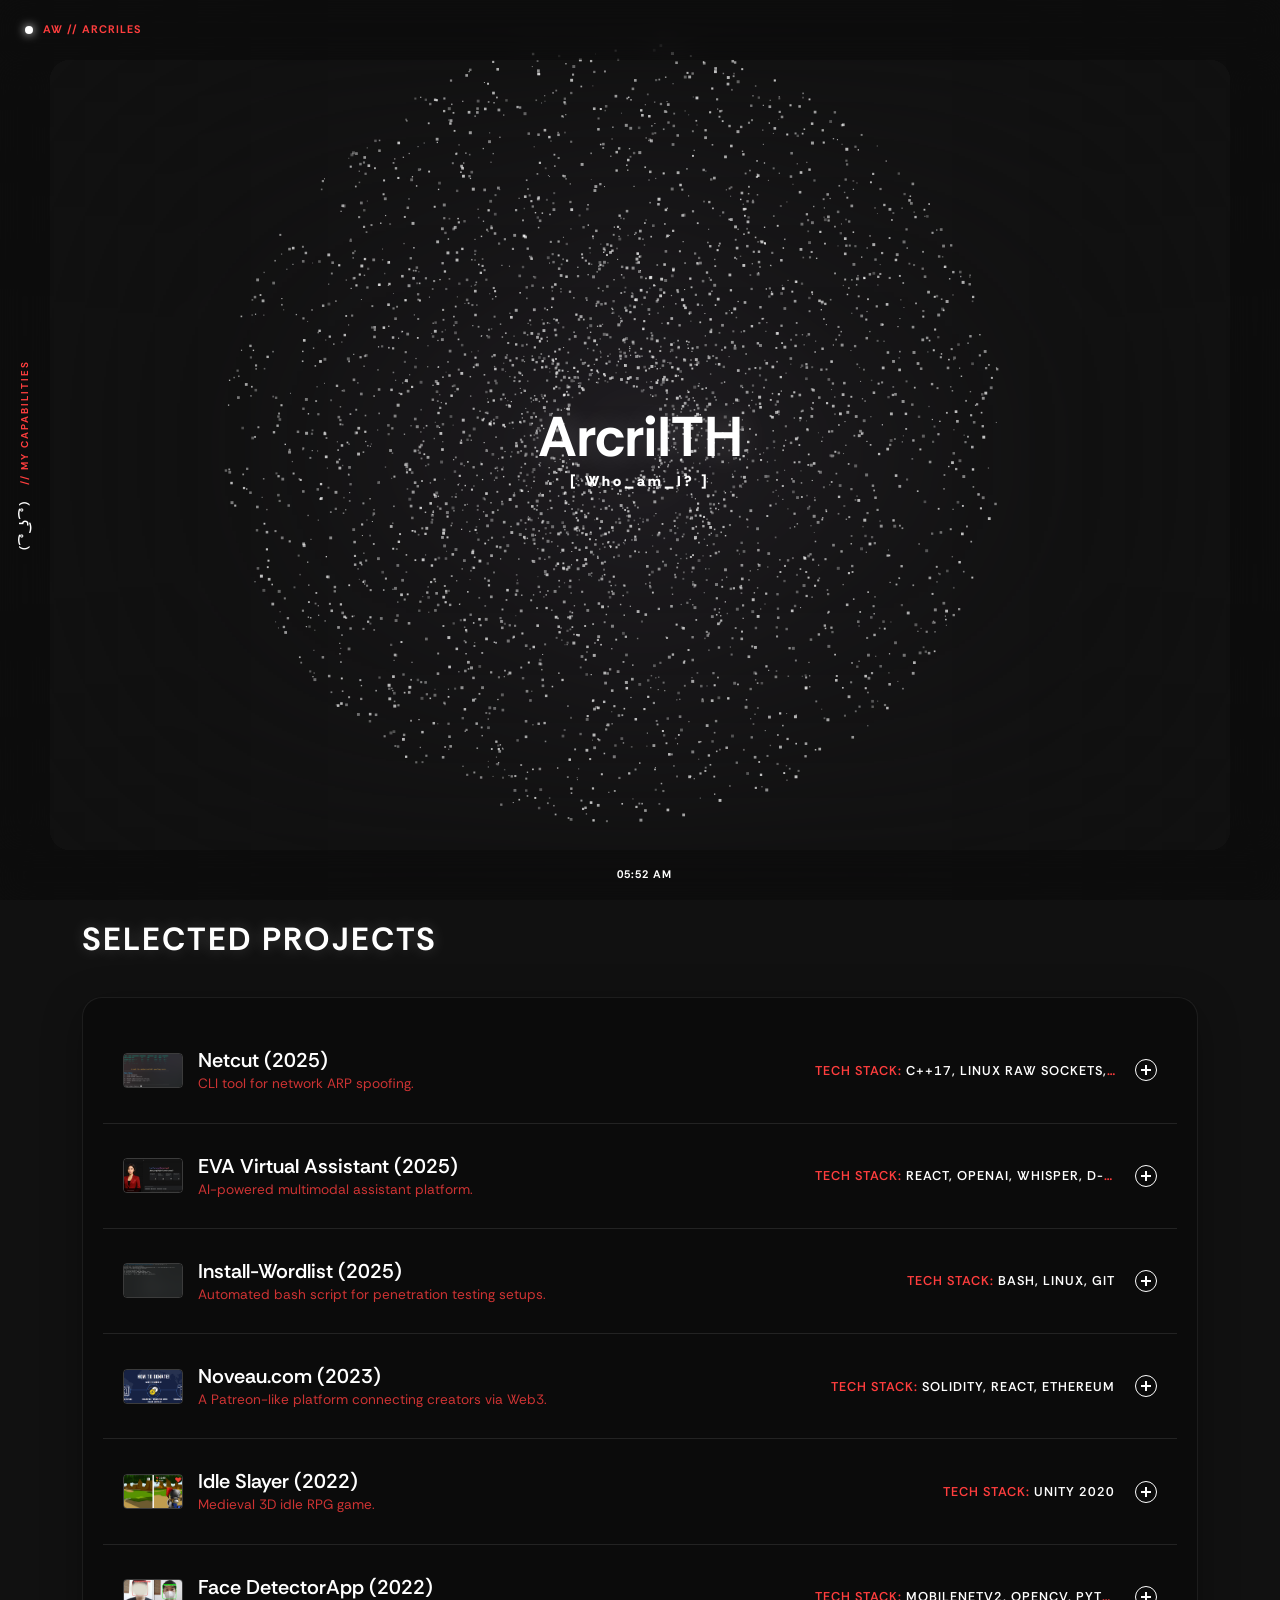
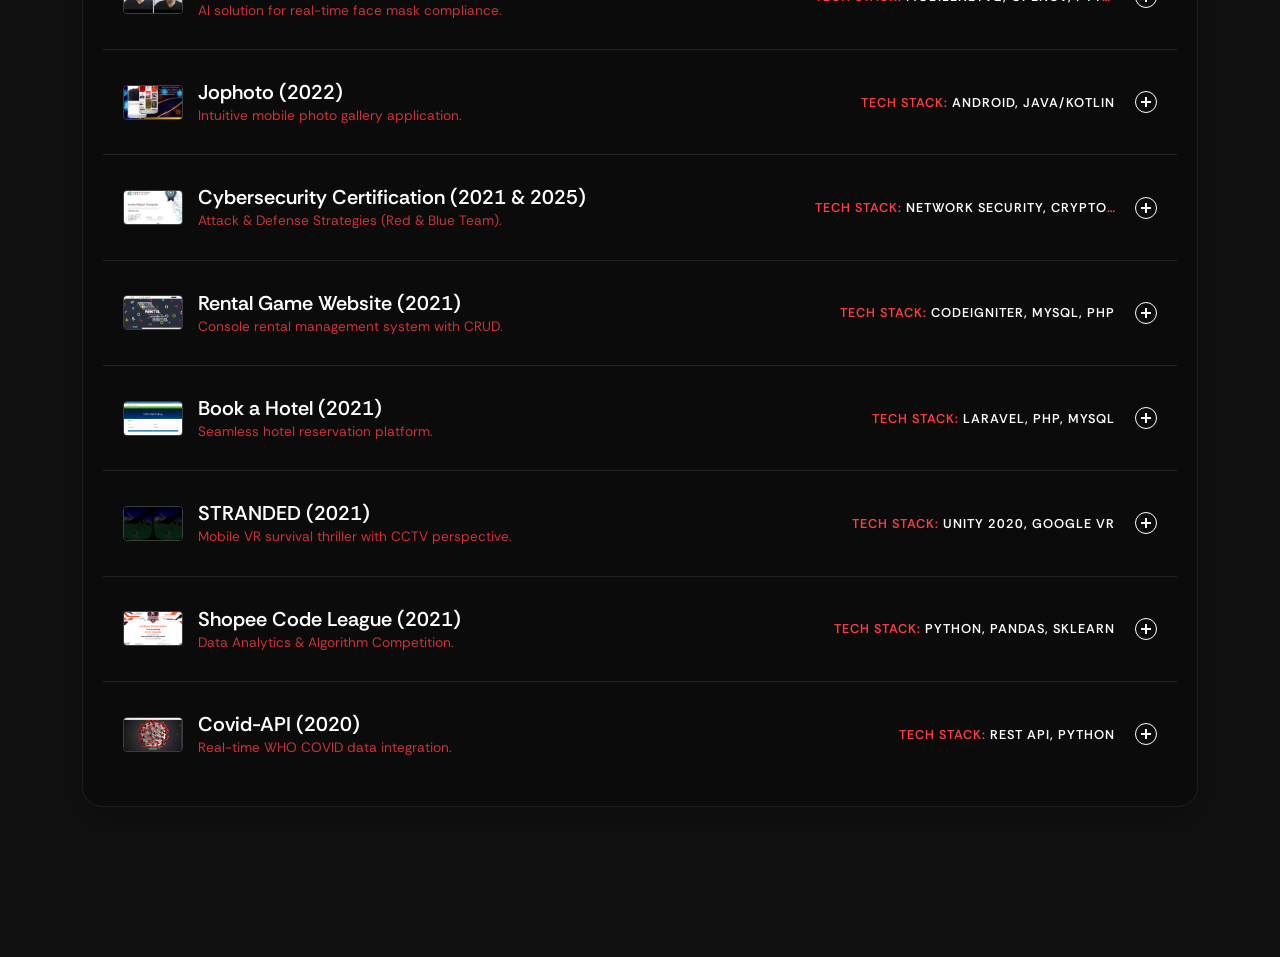
==== index.html @ 5bf17508 "uploaded portfolio" ====
<!DOCTYPE html>
<html lang="en">
<head>
    <meta charset="UTF-8">
    <meta name="viewport" content="width=device-width, initial-scale=1.0">
    <title>Arcriles - Your Regular Programmer</title>
    <meta name="description" content="Arcriles">
    <link rel="preconnect" href="https://fonts.googleapis.com">
    <link rel="preconnect" href="https://fonts.gstatic.com" crossorigin>
    <link href="https://fonts.googleapis.com/css2?family=Rethink+Sans:ital,wght@0,400;0,700;1,400&display=swap" rel="stylesheet">
    <link rel='stylesheet' href='https://cdn-uicons.flaticon.com/uicons-regular-rounded/css/uicons-regular-rounded.css'>
    <link rel="stylesheet" href="style.css">
</head>
<body class="is-loading">

    <div id="blob"></div>
    <div id="blur"></div>

    <div id="mouse-glow"></div>

    <div id="blackhole-container"></div>

    <div id="theme-bubble" class="ascii-bubble"></div>

    <div class="frame-corner corner-tl"></div>
    <div class="frame-corner corner-tr"></div>
    <div class="frame-corner corner-bl"></div>
    <div class="frame-corner corner-br"></div>

    <div class="frame-container frame-top ui-text">
        <div class="top-left-identity">
            <span class="logo-dot"></span>
            <span class="mono-accent">AW // ARCRILES</span>
        </div>
        <div class="top-right-controls">
            <button id="btn-theme" class="frame-btn" title="Toggle Theme"><i class="fi fi-rr-bulb"></i></button>
            <button id="btn-fullscreen" class="frame-btn" title="Fullscreen"><i class="fi fi-rr-expand"></i></button>
            <button id="btn-hide-frame" class="frame-btn" title="Hide UI"><i class="fi fi-rr-eye-crossed"></i></button>
        </div>
    </div>

    <div class="frame-container frame-left ui-text" id="frame-left" title="View Skills">
        <div class="side-label-vertical">
            <span class="mono-accent lenny">( ͡° ͜ʖ ͡°)</span> // My Capabilities
        </div>
        <div class="skills-container">
            <div class="skills-header"><h3>SKILLS</h3><button class="close-skills" id="close-skills-btn" title="Close">✕</button></div>
            <ul class="skills-list" id="skills-list-dom"></ul>
        </div>
    </div>

    <div class="frame-container frame-right">
        <nav style="display:flex; flex-direction:column; gap:30px; width:100%;">
            <a href="#about" class="nav-icon-item active" title="Home"><i class="fi fi-rr-home"></i></a>
            <a href="#projects" class="nav-icon-item" title="Projects"><i class="fi fi-rr-folder"></i></a>
            <button id="nav-btn-contact" class="nav-icon-item frame-btn" title="Contact"><i class="fi fi-rr-envelope"></i></button>
        </nav>
    </div>

    <div class="frame-container frame-bottom ui-text" id="frame-bottom" title="Open Footer">
        <div class="clock-container" id="mini-clock">
            <i class="fi fi-rr-clock mono-accent"></i><span id="sys-time">--:--</span>
        </div>
        
        <div class="footer-content">
            <div class="footer-left">
                <h2>Let's <span class="mono-accent">Connect</span></h2>
                <p class="footer-desc">A simple Conversation is all you needed</p>
                <a href="mailto:arcrilest@outlook.com" class="footer-email" title="Send Email">arcrilest@outlook.com<i class="fi fi-rr-arrow-right"></i></a>
            </div>
            <div class="footer-right">
                <span class="footer-label">ELSEWHERE</span>
                <div class="social-grid">
                    <a href="https://github.com/arcriles" class="social-card" title="Github Profile">
                        <span class="card-title">GitHub</span>
                        <span class="card-handle">@arcriles</span>
                    </a>
                    <a href="https://linktr.ee/Arcriles" class="social-card" title="linktree">
                        <span class="card-title">Check my</span>
                        <span class="card-handle">/CV</span>
                    </a>
                    <a href="https://www.linkedin.com/in/arcriles/" class="social-card" title="LinkedIn Profile">
                        <span class="card-title">LinkedIn</span>
                        <span class="card-handle">@arcriles</span>
                    </a>
                </div>
            </div>
            <button id="btn-scroll-top" title="Scroll to Top"><i class="fi fi-rr-arrow-up"></i></button>
        </div>
    </div>
    
    <button id="btn-restore-frame" title="Restore UI"><i class="fi fi-rr-eye"></i></button>

    <main id="main-content-wrapper">
        <section class="hero" id="about">
            <div class="centerHover" id="bh-trigger" title="Toggle About Section">
                <h1 data-value="Arcriles">Arcriles</h1>
                <span class="click-hint">[ Who_am_I? ]</span>
            </div>
        </section>

        <section id="about-drawer">
            <div class="about-inner-wrapper">
                <div class="about-grid-layout">
                    <div class="about-col slide-reveal">
                        <p class="ui-text mb-2">Whoami</p>
                        <h2 class="about-heading">A bit about me</h2>
                        <div class="bio-text">
                            <p>I consider myself a versatile developer. While I have many interests, my focus is locked on Cybersecurity. Navigating a wide range of projects has pushed my confidence high. High enough to make you ask</p>
                            <p><b class="mono-accent">Who is this guy?</b></p>
                            <p>My approach is rooted in simplicity. I believe the best interfaces are the ones that get out of the way and let users accomplish their goals effortlessly.</p>
                        </div>
                        
                        </div>
                    
                    <div class="about-col slide-reveal">
                        <div class="stats-grid">
                            <div class="stat-item">
                                <p class="stat-num">5+</p>
                                <p class="stat-label">Years Experience</p>
                            </div>
                            <div class="stat-item">
                                <p class="stat-num" id="stat-project-count">10+</p>
                                <p class="stat-label">Projects Completed</p>
                            </div>
                            <div class="stat-item">
                                <p class="stat-num">8</p>
                                <p class="stat-label">Happy Clients</p>
                            </div>
                            <div class="stat-item">
                                <p class="stat-num">∞</p>
                                <p class="stat-label">Cups of Coffee</p>
                            </div>
                        </div>
                        
                        <div class="experience-list">
                            <h3 class="ui-text mb-6">Experience</h3>
                            
                            <div class="job-item">
                                <div class="job-header">
                                    <h4 class="job-role">Developer</h4>
                                    <span class="job-date">2024 — Now</span>
                                </div>
                                <p class="job-company">Sinarmas Agribusiness and Food</p>
                            </div>
                            
                            <div class="job-item">
                                <div class="job-header">
                                    <h4 class="job-role">Pentester</h4>
                                    <span class="job-date">2020 — 2024</span>
                                </div>
                                <p class="job-company">Independent Contractor</p>
                            </div>
                            
                            <div class="job-item">
                                <div class="job-header">
                                    <h4 class="job-role">Bug Hunting</h4>
                                    <span class="job-date">2019 — 2020</span>
                                </div>
                                <p class="job-company">Bug Bounty Program</p>
                            </div>
                        </div>
                    </div>
                </div>
                <button class="close-drawer" onclick="toggleAbout()" title="Close Section">Close Section ▲</button>
            </div>
        </section>

        <section id="projects">
            <h2>Selected Projects</h2>
            <div class="accordion" id="projects-container"></div>
        </section>
    </main>

    <script src="script.js"></script>
</body>
</html>
---- style.css ----
:root {
    --frame-thickness: 50px; 
    --frame-top-height: 60px;
    --bg-deep: #111111;     
    --text-main: #ffffff;
    --text-dim: rgba(255, 255, 255, 0.5);
    /* Accent Color (Red) */
    --accent-color: #ff3e3e; 
    --glass-bg: rgba(0, 0, 0, 0.2); 
    --glass-border: 1px solid rgba(255, 255, 255, 0.1);
    --glass-blur: blur(15px);
    --font-primary: 'Rethink Sans', sans-serif;
    --corner-radius: 20px; 
}

html.light-mode {
    --bg-deep: #e0e0e0;
    --text-main: #1a1a1a;
    --text-dim: rgba(0, 0, 0, 0.5);
    --glass-bg: rgba(255, 255, 255, 0.4);
    --glass-border: 1px solid rgba(0, 0, 0, 0.1);
    /* Navy Blue Accent in Light Mode */
    --accent-color: #001f3f; 
}

/* --- GLOBAL SMOOTH ANIMATION --- */
*, *::before, *::after {
    transition: background-color 0.3s cubic-bezier(0.25, 0.8, 0.25, 1),
                color 0.3s cubic-bezier(0.25, 0.8, 0.25, 1),
                border-color 0.3s cubic-bezier(0.25, 0.8, 0.25, 1),
                opacity 0.3s cubic-bezier(0.25, 0.8, 0.25, 1),
                transform 0.3s cubic-bezier(0.25, 0.8, 0.25, 1),
                box-shadow 0.3s cubic-bezier(0.25, 0.8, 0.25, 1),
                filter 0.3s cubic-bezier(0.25, 0.8, 0.25, 1);
}

/* GLOBAL RESET */
* { 
    box-sizing: border-box; 
    margin: 0; 
    padding: 0; 
    font-family: var(--font-primary) !important; 
    color: var(--text-main); 
}

html { 
    scroll-behavior: smooth; 
    scrollbar-width: none; 
    -ms-overflow-style: none;
    background-color: var(--bg-deep);
}

::-webkit-scrollbar { 
    display: none; 
    width: 0px; 
    background: transparent; 
}

body {
    background-color: transparent;
    color: var(--text-main);
    line-height: 1.6;
    overflow-x: hidden;
    padding: var(--frame-top-height) var(--frame-thickness) var(--frame-thickness) var(--frame-thickness); 
    transition: padding 0.5s cubic-bezier(0.4, 0.0, 0.2, 1);
}

/* LOADING STATES */
body.is-loading .frame-top { transform: translateY(-100%); opacity: 0; }
body.is-loading .frame-bottom { transform: translateY(100%); opacity: 0; }
body.is-loading .frame-left { transform: translateX(-100%); opacity: 0; }
body.is-loading .frame-right { transform: translateX(100%); opacity: 0; }
body.is-loading .frame-corner { transform: scale(0); opacity: 0; }

body.is-loading #about-drawer,
body.is-loading #projects { 
    opacity: 0; 
    transform: translateY(30px) scale(0.98); 
}

/* FRAME VISIBILITY */
body.frames-hidden:not(.is-loading) { padding: 0; }
body.frames-hidden:not(.is-loading) .frame-top, 
body.frames-hidden:not(.is-loading) .frame-bottom, 
body.frames-hidden:not(.is-loading) .frame-left, 
body.frames-hidden:not(.is-loading) .frame-right,
body.frames-hidden:not(.is-loading) .frame-corner {
    transform: scale(0); opacity: 0; 
}
body.frames-hidden:not(.is-loading) .frame-top { transform: translateY(-100%); opacity: 1; }
body.frames-hidden:not(.is-loading) .frame-bottom { transform: translateY(100%); opacity: 1; }
body.frames-hidden:not(.is-loading) .frame-left { transform: translateX(-100%); opacity: 1; }
body.frames-hidden:not(.is-loading) .frame-right { transform: translateX(100%); opacity: 1; }

#main-content-wrapper {
    transform-origin: center bottom;
    filter: none;
}

#about-drawer, #projects {
    transition: transform 1s cubic-bezier(0.19, 1, 0.22, 1), opacity 1s ease;
}

/* FOOTER MODE BLUR */
body.footer-mode #main-content-wrapper,
body.footer-mode .frame-top,
body.footer-mode .frame-left,
body.footer-mode .frame-right,
body.footer-mode #blackhole-container,
body.footer-mode .frame-corner {
    filter: blur(5px);
    pointer-events: none;
}

body.footer-mode .frame-bottom { 
    filter: none; 
    z-index: 1000; 
    transform: translateY(0) !important; 
    opacity: 1 !important;               
    pointer-events: auto !important;     
}

/* UI UTILS */
.ui-text { font-size: 11px; text-transform: uppercase; letter-spacing: 1px; color: var(--text-dim); font-weight: 700; }
.mono-accent { color: var(--accent-color) !important; font-weight: 700; }

.frame-container {
    position: fixed; z-index: 100; 
    background: var(--glass-bg); backdrop-filter: var(--glass-blur); -webkit-backdrop-filter: var(--glass-blur);
    border: none; 
    transition: transform 0.6s cubic-bezier(0.22, 1, 0.36, 1), background-color 0.5s ease, border 0.5s ease, filter 0.5s ease, opacity 0.6s ease; 
    will-change: transform;
}

.frame-corner {
    position: fixed; z-index: 100;
    width: var(--corner-radius); height: var(--corner-radius);
    background: var(--glass-bg);
    backdrop-filter: var(--glass-blur); -webkit-backdrop-filter: var(--glass-blur);
    pointer-events: none;
    transition: transform 0.6s, opacity 0.3s;
}
.corner-tl { top: var(--frame-top-height); left: var(--frame-thickness); -webkit-mask: radial-gradient(circle at bottom right, transparent 71%, black 72%); mask: radial-gradient(circle at bottom right, transparent 71%, black 72%); }
.corner-tr { top: var(--frame-top-height); right: var(--frame-thickness); -webkit-mask: radial-gradient(circle at bottom left, transparent 71%, black 72%); mask: radial-gradient(circle at bottom left, transparent 71%, black 72%); }
.corner-bl { bottom: var(--frame-thickness); left: var(--frame-thickness); -webkit-mask: radial-gradient(circle at top right, transparent 71%, black 72%); mask: radial-gradient(circle at top right, transparent 71%, black 72%); }
.corner-br { bottom: var(--frame-thickness); right: var(--frame-thickness); -webkit-mask: radial-gradient(circle at top left, transparent 71%, black 72%); mask: radial-gradient(circle at top left, transparent 71%, black 72%); }
body.footer-mode .corner-bl, body.footer-mode .corner-br { opacity: 0; }

/* FRAME TOP */
.frame-top {
    top: 0; left: 0; width: 100%; height: var(--frame-top-height);
    display: flex; justify-content: space-between; align-items: center;
    padding: 0 25px; position: fixed; 
}
.top-left-identity { display: flex; align-items: center; gap: 10px; color: var(--text-main); z-index: 102; }
.logo-dot { display: inline-block; width: 8px; height: 8px; background: var(--text-main); border-radius: 50%; box-shadow: 0 0 10px white; }
html.light-mode .logo-dot { box-shadow: 0 0 10px rgba(0,0,0,0.5); }
.top-right-controls { display: flex; gap: 15px; align-items: center; }

/* FRAME BOTTOM */
.frame-bottom {
    bottom: 0; left: 0; width: 100%; height: var(--frame-thickness);
    display: flex; flex-direction: column; justify-content: center; align-items: center; 
    padding: 0 15px; 
    transition: height 0.6s cubic-bezier(0.19, 1, 0.22, 1), background-color 0.5s ease, transform 0.6s cubic-bezier(0.19, 1, 0.22, 1);
    overflow: hidden; cursor: pointer; z-index: 300;
}
body.footer-mode .frame-bottom {
    height: 450px; 
    background: var(--glass-bg);
    backdrop-filter: var(--glass-blur);
    -webkit-backdrop-filter: var(--glass-blur);
    justify-content: flex-start;
    padding: 40px 50px;
    cursor: default;
}

.clock-container { 
    position: absolute; left: 50%; transform: translateX(-50%);
    display: flex; gap: 8px; align-items: center; color: var(--text-dim); 
    pointer-events: none;
    font-size: 11px;
}
body.footer-mode .clock-container { opacity: 0; }

.footer-content {
    display: flex; opacity: 0; width: 100%; height: 100%; max-width: 1200px; margin: 0 auto;
    transition: opacity 0.5s ease 0.2s; pointer-events: none;
    justify-content: space-between; position: relative;
}
body.footer-mode .footer-content { opacity: 1; pointer-events: auto; }

.footer-left { flex: 1; display: flex; flex-direction: column; justify-content: center; padding-right: 50px; }
.footer-left h2 { font-size: 3rem; color: var(--text-main); margin-bottom: 20px; text-transform: none; letter-spacing: -1px; }
.footer-desc { font-size: 1.1rem; color: var(--text-dim); margin-bottom: 40px; text-transform: none; max-width: 400px; line-height: 1.5; }
.footer-email { color: var(--text-main); font-size: 1.2rem; text-decoration: none; display: inline-flex; align-items: center; gap: 10px; }
.footer-email:hover { text-decoration: underline; }

.footer-right { flex: 1; display: flex; flex-direction: column; justify-content: center; }
.footer-label { color: var(--text-dim); margin-bottom: 20px; display: block; }
.social-grid { display: grid; grid-template-columns: 1fr 1fr; gap: 15px; }
.social-card {
    border: 1px solid rgba(255,255,255,0.1); border-radius: 8px; padding: 20px; text-decoration: none;
    background: rgba(255,255,255,0.02);
    color: var(--text-dim);
}
.social-card .card-handle, .social-card:hover {
    color: var(--accent-color) !important;
}

html.light-mode .social-card { border-color: rgba(0,0,0,0.1); background: rgba(0,0,0,0.02); }
.social-card:hover { background: rgba(255,255,255,0.05); border-color: var(--accent-color); transform: translateY(-2px); }
html.light-mode .social-card:hover { background: rgba(0,0,0,0.05); }

#btn-scroll-top {
    position: absolute; bottom: 0; right: 0; width: 40px; height: 40px; background: transparent;
    border: 1px solid var(--text-dim); border-radius: 50%; color: var(--text-main); cursor: pointer;
    display: flex; align-items: center; justify-content: center; 
}
#btn-scroll-top:hover { background: var(--text-main); color: var(--bg-deep); }

/* FRAME LEFT */
.frame-left {
    top: var(--frame-top-height); left: 0; width: var(--frame-thickness);
    height: calc(100% - var(--frame-top-height) - var(--frame-thickness));
    display: flex; flex-direction: column; align-items: center; justify-content: center; 
    cursor: pointer; overflow: hidden; transition: width 0.5s cubic-bezier(0.22, 1, 0.36, 1), transform 0.5s ease, background-color 0.5s ease, filter 0.5s ease, opacity 0.6s ease;
    z-index: 200; 
}
.frame-left:hover { background: rgba(255, 255, 255, 0.05); }
body.footer-mode .frame-left { transform: translateX(-100%); }

.frame-left.stage-1 { width: 6vw; min-width: 60px; }
.frame-left.stage-2 { 
    width: 320px; align-items: flex-start; justify-content: flex-start; padding: 20px; cursor: default;
    background: var(--glass-bg);
    backdrop-filter: var(--glass-blur);
    -webkit-backdrop-filter: var(--glass-blur);
    box-shadow: 10px 0 30px rgba(0,0,0,0.5);
}
html.light-mode .frame-left.stage-2 { box-shadow: 10px 0 30px rgba(0,0,0,0.1); }

.side-label-vertical {
    writing-mode: vertical-rl; text-orientation: mixed; transform: rotate(180deg);
    white-space: nowrap; display: flex; gap: 10px; align-items: center; letter-spacing: 2px; 
    color: var(--accent-color) !important; 
    font-size: 10px;
}
.lenny { 
    font-size: 11px; margin-bottom: 5px; 
    color: var(--text-main) !important; 
}
.skills-container { display: none; width: 100%; height: 100%; flex-direction: column; opacity: 0; transition: opacity 0.3s ease 0.2s; }
.frame-left.stage-2 .skills-container { display: flex; opacity: 1; }
.frame-left.stage-2 .side-label-vertical { display: none; } 

.skills-header { display: flex; justify-content: space-between; align-items: center; margin-bottom: 20px; border-bottom: 1px solid var(--text-dim); padding-bottom: 10px; }
.skills-header h3 { color: var(--accent-color) !important; font-size: 1.2rem; margin: 0; letter-spacing: 2px; }

.close-skills { background: none; border: none; color: var(--text-dim); cursor: pointer; font-size: 1.2rem; }
.skills-list { list-style: none; padding: 0; margin: 0; overflow-y: auto; height: 100%; scrollbar-width: thin; scrollbar-color: var(--text-dim) transparent; }
.skills-list li { margin-bottom: 8px; font-size: 0.85rem; color: #ccc; border-bottom: 1px solid rgba(255,255,255,0.05); padding-bottom: 4px; }
html.light-mode .skills-list li { color: #444; border-bottom: 1px solid rgba(0,0,0,0.1); }

.skills-list li strong { color: var(--accent-color) !important; display: block; font-size: 0.7rem; opacity: 1; margin-bottom: 2px; }

.skill-tags-wrapper { display: flex; flex-wrap: wrap; gap: 5px; margin-top: 5px; }
.skill-tag {
    background: rgba(255,255,255,0.1);
    padding: 3px 8px;
    border-radius: 4px;
    font-size: 0.75rem;
    color: var(--text-dim);
    border: 1px solid rgba(255,255,255,0.05);
}
html.light-mode .skill-tag { background: rgba(0,0,0,0.05); border-color: rgba(0,0,0,0.1); color: var(--text-main); }

/* FRAME RIGHT */
.frame-right {
    top: var(--frame-top-height); 
    right: 0;
    width: var(--frame-thickness);
    height: calc(100% - var(--frame-top-height) - var(--frame-thickness));
    display: flex; flex-direction: column; align-items: center; justify-content: center; gap: 40px; 
    transition: transform 0.5s ease, filter 0.5s ease, opacity 0.6s ease;
}
body.footer-mode .frame-right { transform: translateX(100%); }

.nav-icon-item {
    color: var(--text-main) !important; 
    font-size: 14px;
    text-decoration: none; opacity: 0.6;
    display: flex; align-items: center; justify-content: center; width: 100%;
}
.nav-icon-item:hover, .nav-icon-item.active { opacity: 1; transform: scale(1.2); text-shadow: 0 0 10px rgba(255,255,255,0.8); color: var(--accent-color) !important; }
html.light-mode .nav-icon-item:hover, html.light-mode .nav-icon-item.active { text-shadow: 0 0 10px rgba(0,0,0,0.2); }

.frame-btn {
    background: transparent; border: none; color: var(--text-main) !important; 
    font-size: 14px;
    cursor: pointer; 
    display: flex; align-items: center; justify-content: center; opacity: 0.6;
}

#btn-theme { color: var(--text-main) !important; }
#btn-hide-frame { color: var(--accent-color) !important; }

.frame-btn:hover { transform: scale(1.2); opacity: 1; text-shadow: 0 0 10px rgba(255, 255, 255, 0.8); }
#btn-restore-frame {
    display: none; position: fixed; top: 20px; right: 20px; z-index: 200;
    background: rgba(255, 255, 255, 0.1); 
    color: var(--accent-color) !important; 
    border: var(--glass-border); backdrop-filter: blur(5px);
    width: 40px; height: 40px; border-radius: 50%; cursor: pointer; 
    opacity: 0; transform: scale(0.5);
}
body.frames-hidden #btn-restore-frame { display: flex; align-items: center; justify-content: center; opacity: 1; transform: scale(1); }
#btn-restore-frame:hover { background: var(--text-main); color: var(--bg-deep); }

/* BLACKHOLE */
#blackhole-container { 
    position: fixed; top: 0; left: 0; 
    width: 100vw; height: 100vh; 
    z-index: -1; 
    background: transparent;
}
canvas { width: 100%; height: 100%; display: block; position: relative; z-index: 1; }

#blob {
    background-color: white;
    height: 10vmax;
    aspect-ratio: 1;
    position: fixed;
    left: 50%;
    top: 50%;
    translate: -50% -50%;
    border-radius: 50%;
    background: linear-gradient(to right, pink, mediumpurple, white); 
    animation: rotate 20s infinite;
    opacity: 1; 
    filter: brightness(1.2);
    z-index: -3;
    pointer-events: none;
}

html.light-mode #blob {
    background: linear-gradient(to right, pink, mediumpurple, black);
}

#blur {
    height: 100%;
    width: 100%;
    position: fixed;
    top: 0;
    left: 0;
    z-index: -2;
    backdrop-filter: blur(12vmax);
    -webkit-backdrop-filter: blur(12vmax);
    pointer-events: none;
}

@keyframes rotate {
    from { rotate: 0deg; }
    50% { scale: 1 1.5; }
    to { rotate: 360deg; }
}

.hero {
    height: 100vh; position: relative; display: flex; justify-content: center; align-items: center; overflow: hidden;
    margin-top: calc(var(--frame-top-height) * -1); margin-bottom: calc(var(--frame-thickness) * -1);
}
.centerHover { position: absolute; left: 50%; top: 50%; transform: translate(-50%, -50%); z-index: 2; cursor: pointer; text-align: center; padding: 2rem; }
.centerHover:hover { transform: translate(-50%, -50%) scale(1.05); }
.centerHover h1 { font-size: clamp(2rem, 5vw, 3.5rem); line-height: 1.1; color: var(--text-main); pointer-events: none; text-shadow: 0 0 30px rgba(255,255,255,0.2); font-weight: 700; }
html.light-mode .centerHover h1 { text-shadow: 0 0 30px rgba(0,0,0,0.1); }

/* CLICK HINT (Who am I) */
.click-hint { 
    font-size: 0.9rem; 
    color: var(--text-main); 
    margin-top: 1.5rem; 
    letter-spacing: 3px; 
    font-weight: 800; 
    animation: none; 
    opacity: 1;
}

.bio-text p {
    color: var(--text-dim);
    margin-bottom: 1.5rem;
    line-height: 1.6;
    font-size: 1rem;
}
.bio-text b, .bio-text strong {
    color: var(--accent-color) !important;
}

#about-drawer {
    width: 100%; 
    background: transparent; 
    backdrop-filter: blur(5px); 
    -webkit-backdrop-filter: blur(5px);
    color: var(--text-main); 
    max-height: 0; 
    overflow: hidden;
    transition: max-height 1s cubic-bezier(0.19, 1, 0.22, 1); 
    position: relative; 
    border-bottom: none;
}
#about-drawer.active { max-height: 1000px; }
.about-content { 
    padding: 4rem 2rem; 
    text-align: right; 
    width: 100%;
    max-width: 1200px;
    margin: 0 auto; 
    opacity: 0; 
    transition: opacity 0.5s ease 0.2s; 
}
#about-drawer.active .about-content { opacity: 1; }
.about-content h2 { font-size: 2rem; margin-bottom: 1.5rem; border-bottom: 1px solid var(--text-main); display: inline-block; padding-bottom: 0.5rem; }
.close-drawer {
    position: absolute; bottom: 10px; left: 50%;
    transform: translateX(-50%);
    width: auto; height: 40px; 
    background: transparent; border: none; 
    color: var(--accent-color); 
    cursor: pointer; letter-spacing: 3px; font-size: 0.8rem;
    display: flex; align-items: center; justify-content: center; 
}
.close-drawer:hover { 
    background: transparent; 
    color: var(--text-main); 
    text-shadow: 0 0 10px rgba(255,255,255,0.8); 
}
html.light-mode .close-drawer:hover { text-shadow: 0 0 10px rgba(0,0,0,0.5); }
.about-inner-wrapper { padding-bottom: 40px; }

#projects { width: 100%; max-width: 1200px; margin: 0 auto; padding: 4rem 2rem; padding-bottom: 100px; }
#projects h2 {
    color: var(--text-main); font-size: 2rem; margin-bottom: 2rem; text-transform: uppercase; 
    text-align: left;
    letter-spacing: 2px;
    text-shadow: 0 0 15px rgba(255,255,255,0.2);
}
html.light-mode #projects h2 { text-shadow: 0 0 15px rgba(0,0,0,0.1); }

/* --- ACCORDION CONTAINER (GLASS BOX) --- */
.accordion {
    /* The Glass Box is now here, wrapping the entire list */
    background: rgba(10, 10, 10, 0.75); 
    backdrop-filter: blur(16px);        
    -webkit-backdrop-filter: blur(16px);
    border: 1px solid rgba(255, 255, 255, 0.08);
    border-radius: 20px;                
    box-shadow: 0 10px 40px rgba(0, 0, 0, 0.3);
    padding: 20px; /* Padding inside the glass box */
}

/* Light Mode Override for Container */
html.light-mode .accordion { 
    background: rgba(255, 255, 255, 0.65); 
    border: 1px solid rgba(255, 255, 255, 0.4);
    box-shadow: 0 10px 40px rgba(0, 0, 0, 0.05);
}

.accordion-item { 
    background: transparent; 
    border-bottom: var(--glass-border); 
    margin-bottom: 0; 
    transition: border-color 0.3s ease;
}
.accordion-item:last-child {
    border-bottom: none; /* Remove border from last item */
}

/* Flex Layout for Accordion Button */
.accordion button {
    display: flex;
    align-items: center;
    justify-content: space-between;
    width: 100%;
    padding: 1.5em 1em;
    color: var(--text-dim);
    font-size: 1.25rem;
    font-weight: 600;
    border: none;
    background: transparent;
    outline: none;
    cursor: pointer;
    gap: 1rem;
}

.accordion button:hover, .accordion button[aria-expanded='true'] {
    color: var(--text-main); background: rgba(255, 255, 255, 0.03); text-shadow: 0 0 10px rgba(255,255,255,0.5);
}
html.light-mode .accordion button:hover, html.light-mode .accordion button[aria-expanded='true'] {
    background: rgba(0, 0, 0, 0.05); text-shadow: none;
}
.accordion button .icon {
    display: inline-block; position: relative; 
    width: 22px; height: 22px; border: 1px solid currentColor;
    border-radius: 50%; 
    right: auto; margin-left: 0;
}
.accordion button .icon::before {
    display: block; position: absolute; content: ''; top: 9px; left: 5px; width: 10px; height: 2px; background: currentColor;
}
.accordion button .icon::after {
    display: block; position: absolute; content: ''; top: 5px; left: 9px; width: 2px; height: 10px; background: currentColor; 
}
.accordion button[aria-expanded='true'] .icon::after { height: 0; top: 10px; }

/* Layout Containers */
.btn-left {
    display: flex;
    align-items: center;
    gap: 15px;
    flex: 1;
    min-width: 0;
    text-align: left; 
}

.header-info {
    display: flex;
    flex-direction: column;
    justify-content: center;
    line-height: 1.2;
    min-width: 0; 
}

.accordion-subtitle {
    font-size: 0.85rem;
    color: var(--accent-color) !important;
    font-weight: 400;
    margin-top: 4px;
    white-space: nowrap;
    overflow: hidden;
    text-overflow: ellipsis;
    max-width: 100%;
    text-transform: none; 
    opacity: 0.8;
}
.accordion button[aria-expanded="true"] .accordion-subtitle {
    display: none;
}

.btn-right {
    display: flex;
    align-items: center;
    gap: 20px;
    flex-shrink: 0;
}

.btn-thumb-wrapper {
    position: relative;
    width: 60px;
    height: 35px;
    border-radius: 4px;
    overflow: visible;
    flex-shrink: 0;
}

.btn-thumb {
    width: 100%;
    height: 100%;
    object-fit: cover;
    border-radius: 4px;
    border: 1px solid rgba(255,255,255,0.2);
}

.btn-thumb-large {
    position: absolute;
    top: 50%;
    left: 100%;
    transform: translateY(-50%) scale(0.8) translateX(10px);
    height: 160px;
    width: auto;
    border-radius: 8px;
    border: 1px solid var(--text-main);
    background: #000;
    box-shadow: 0 10px 30px rgba(0,0,0,0.8);
    opacity: 0;
    pointer-events: none;
    transition: all 0.25s cubic-bezier(0.175, 0.885, 0.32, 1.275);
    z-index: 1000;
}

.btn-thumb-wrapper:hover .btn-thumb-large {
    opacity: 1;
    pointer-events: auto;
    transform: translateY(-50%) scale(1) translateX(15px);
}

.tech-stack-preview {
    font-size: 0.8rem;
    color: var(--accent-color);
    text-transform: uppercase;
    letter-spacing: 1px;
    text-align: right;
    max-width: 300px;
    white-space: nowrap;
    overflow: hidden;
    text-overflow: ellipsis;
    display: block; 
}
.accordion button[aria-expanded="true"] .tech-stack-preview {
    display: none;
}
.tech-stack-preview span {
    color: var(--text-main) !important;
}

@media (max-width: 768px) {
    .tech-stack-preview {
        display: none;
    }
    .accordion-subtitle {
        display: none; 
    }
}

/* --- ACCORDION DROPDOWN CONTENT (RESET) --- */
.accordion-content {
    opacity: 0; 
    max-height: 0; 
    overflow: hidden; 
    
    /* Animation definition */
    transition: max-height 0.6s cubic-bezier(0.22, 1, 0.36, 1),
                opacity 0.6s ease;

    /* Reset Styles (Transparent inside container) */
    background: transparent; 
    backdrop-filter: none;        
    -webkit-backdrop-filter: none;
    border: none;
    border-radius: 0;                
    width: 100%;
    margin-top: 0;
    box-shadow: none;
}

/* Expanded State */
.accordion button[aria-expanded='true'] + .accordion-content {
    opacity: 1;
    padding-bottom: 10px; /* Space at bottom of opened item */
}

/* Light Mode Override for Content (Reset) */
html.light-mode .accordion-content { 
    background: transparent;
    border: none;
    box-shadow: none;
}

.project-inner { padding: 2rem; border-top: 1px solid transparent; }
.project-header { margin-bottom: 1.5rem; border-bottom: 1px solid rgba(255,255,255,0.1); padding-bottom: 1rem; }
html.light-mode .project-header { border-bottom: 1px solid rgba(0,0,0,0.1); }
.project-title { font-size: 2.5rem; font-weight: 700; color: var(--text-main); margin: 0; line-height: 1.1; text-transform: uppercase; }
.project-subtitle { font-style: italic; color: var(--text-dim); font-size: 1rem; margin-top: 0.5rem; }

.project-grid { display: grid; grid-template-columns: 3fr 1fr; gap: 2rem; margin-bottom: 2rem; }
.gallery-grid { display: grid; grid-template-columns: 1fr 1fr; gap: 10px; }

.img-wrapper {
    position: relative;
    width: 100%;
    height: 200px; 
    border-radius: 8px; 
    overflow: hidden;
    cursor: zoom-in;
    border: 1px solid rgba(255,255,255,0.1);
    background-color: rgba(0,0,0,0.2);
}
html.light-mode .img-wrapper { border-color: rgba(0,0,0,0.1); }

.img-wrapper.large { height: 100%; grid-row: span 2; }
.img-wrapper:only-child { grid-column: span 2; }

.gallery-img {
    width: 100%;
    height: 100%;
    object-fit: cover;
    display: block;
}

.img-wrapper:hover .gallery-img {
    transform: scale(1.1); 
    filter: brightness(0.4); 
}

.img-wrapper::after {
    content: "CLICK TO VIEW";
    position: absolute;
    top: 50%; left: 50%;
    transform: translate(-50%, -50%);
    color: #fff;
    font-size: 0.9rem;
    font-weight: 600;
    text-transform: uppercase;
    letter-spacing: 1px;
    opacity: 0;
    pointer-events: none;
    text-shadow: 0 2px 4px rgba(0,0,0,0.8);
    white-space: nowrap;
}
.img-wrapper:hover::after { opacity: 1; }

.project-meta { font-size: 0.9rem; color: var(--text-dim); }
.meta-group { margin-bottom: 1.5rem; }
.meta-label { display: block; font-weight: 700; color: var(--accent-color); margin-bottom: 0.25rem; text-transform: uppercase; font-size: 0.8rem; letter-spacing: 1px; }
.meta-value { display: block; line-height: 1.4; }
.meta-link { color: var(--text-main); text-decoration: underline; font-weight: 600; }

.project-desc {
    border-top: 1px solid rgba(255,255,255,0.1); padding-top: 1.5rem; display: grid; grid-template-columns: 1fr 1fr; gap: 2rem;
}
html.light-mode .project-desc { border-top: 1px solid rgba(0,0,0,0.1); }
.desc-col h4 { margin: 0 0 0.5rem 0; text-transform: uppercase; color: var(--text-main); font-size: 0.9rem; letter-spacing: 1px; }
.desc-col p { font-size: 0.9rem; line-height: 1.6; color: #ccc; margin: 0 0 1rem 0; }
html.light-mode .desc-col p { color: #555; }
.desc-col p strong { color: var(--text-main); }

@media (max-width: 768px) {
    .footer-content { flex-direction: column; gap: 30px; }
    body.footer-mode .frame-bottom { height: auto; padding: 30px 20px; }
    .footer-left h2 { font-size: 2rem; }
    .project-grid { grid-template-columns: 1fr; }
    .gallery-grid { grid-template-columns: 1fr; }
    .project-desc { grid-template-columns: 1fr; }
    .img-wrapper.large { grid-row: auto; height: 200px; }
    .about-grid-layout { grid-template-columns: 1fr; gap: 3rem; }
}

.ascii-bubble {
    position: fixed; top: 0; left: 0; z-index: 9999;
    background: var(--bg-deep); border: 1px solid var(--text-main);
    color: var(--text-main); padding: 8px 12px;
    font-size: 0.8rem; border-radius: 4px; opacity: 0; 
    pointer-events: none; white-space: nowrap;
    box-shadow: 3px 3px 0px var(--text-dim);
    transform: translate(15px, 15px); 
    transition: opacity 0.2s, transform 0.3s cubic-bezier(0.25, 0.8, 0.25, 1);
}
.ascii-bubble.flip {
    transform: translate(calc(-100% - 15px), 15px);
    box-shadow: -3px 3px 0px var(--text-dim);
}
.ascii-bubble.flip-y {
    transform: translate(15px, calc(-100% - 15px));
    box-shadow: 3px -3px 0px var(--text-dim);
}
.ascii-bubble.flip.flip-y {
    transform: translate(calc(-100% - 15px), calc(-100% - 15px));
    box-shadow: -3px -3px 0px var(--text-dim);
}
.ascii-bubble.visible { opacity: 1; }

.about-grid-layout {
    display: grid;
    grid-template-columns: 1fr 1fr;
    gap: 4rem;
    text-align: left; 
    width: 100%;
    max-width: 1200px;
    margin: 0 auto;
    padding: 4rem 2rem;
}

.about-heading {
    font-size: 2.5rem;
    font-weight: 300;
    color: var(--text-main);
    margin-bottom: 2rem;
    letter-spacing: -1px;
}

.ui-text.mb-2 { margin-bottom: 0.5rem; display: block; }
.ui-text.mb-6 { margin-bottom: 1.5rem; display: block; }

.stats-grid {
    display: grid;
    grid-template-columns: 1fr 1fr;
    gap: 2rem;
    margin-bottom: 3rem;
}

.stat-item {
    border-top: 1px solid rgba(255,255,255,0.1);
    padding-top: 1rem;
}
html.light-mode .stat-item { border-top: 1px solid rgba(0,0,0,0.1); }

.stat-num {
    font-size: 2.5rem;
    font-weight: 300;
    color: var(--text-main);
    line-height: 1;
    margin-bottom: 0.5rem;
}

.stat-label {
    font-size: 0.8rem;
    color: var(--accent-color);
    text-transform: uppercase;
    letter-spacing: 1px;
}

.experience-list h3 { font-size: 1.5rem; }
.experience-list { margin-top: 2rem; }
.job-item {
    border-top: 1px solid rgba(255,255,255,0.1);
    padding: 1.5rem 0;
}
html.light-mode .job-item { border-top: 1px solid rgba(0,0,0,0.1); }

.job-header {
    display: flex;
    justify-content: space-between;
    align-items: center;
    margin-bottom: 0.25rem;
}

.job-role { font-weight: 500; color: var(--accent-color); font-size: 1rem; }
.job-date { font-size: 0.85rem; color: var(--text-dim); }
.job-company { font-size: 0.9rem; color: var(--text-main); }

.fade-target {
    opacity: 0;
    transform: translateY(20px);
    transition: all 0.8s cubic-bezier(0.16, 1, 0.3, 1);
}
.fade-target.visible {
    opacity: 1;
    transform: translateY(0);
}
.fade-target.delay-100 { transition-delay: 0.1s; }

.lightbox-overlay {
    position: fixed;
    top: 0;
    left: 0;
    width: 100%;
    height: 100%;
    background: rgba(0, 0, 0, 0.95); 
    z-index: 10000;         
    display: flex;
    justify-content: center;
    align-items: center;
    opacity: 0;
    pointer-events: none;
    transition: opacity 0.3s ease;
    backdrop-filter: blur(5px);
}

.lightbox-overlay.active {
    opacity: 1;
    pointer-events: auto;
}

.lightbox-img {
    max-width: 90vw;
    max-height: 90vh;
    box-shadow: 0 0 30px rgba(0,0,0,0.5);
    transform: scale(0.95);
    transition: transform 0.3s cubic-bezier(0.2, 0, 0.2, 1);
    border-radius: 4px;
}

.lightbox-overlay.active .lightbox-img {
    transform: scale(1);
}

.lightbox-close {
    position: absolute;
    top: 30px;
    right: 40px;
    color: #fff;
    font-size: 3rem;
    font-weight: 300;
    cursor: pointer;
    line-height: 1;
}

.lightbox-close:hover {
    transform: scale(1.2) rotate(90deg);
    color: #f00; 
}
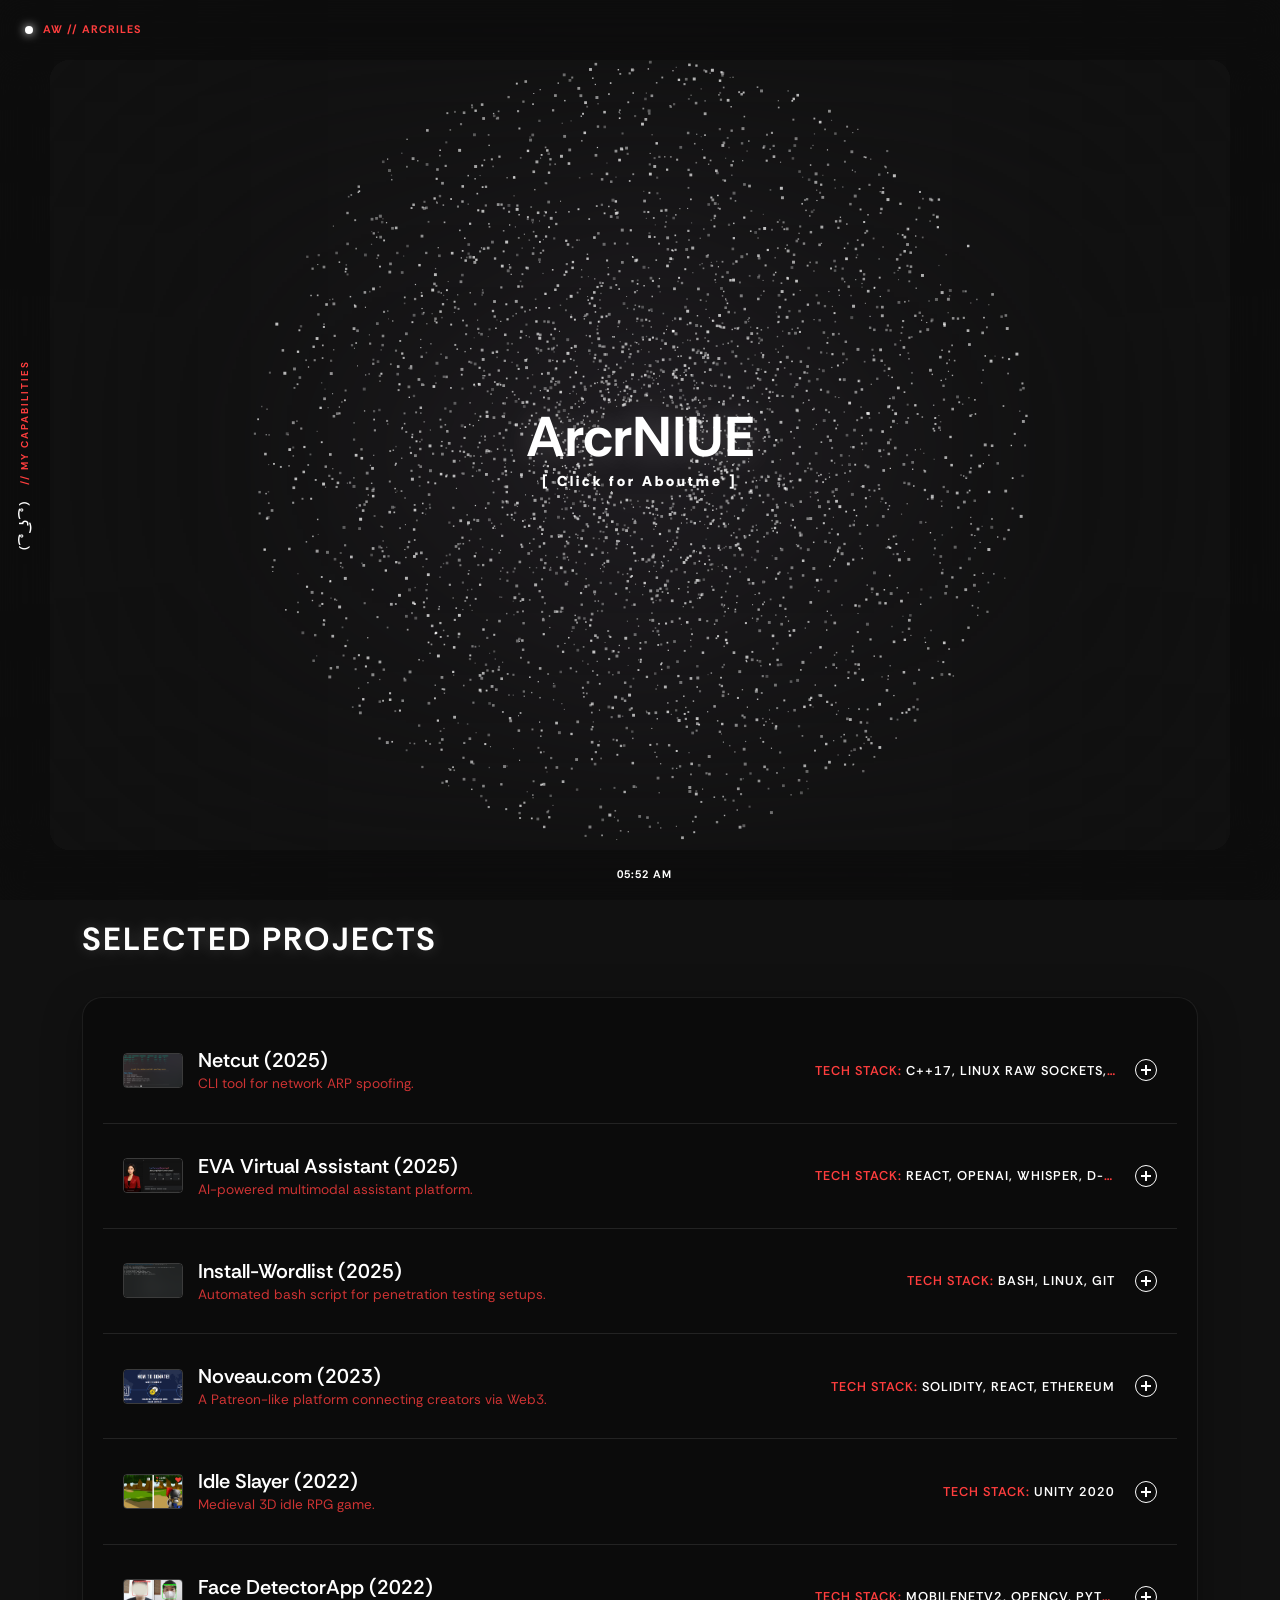
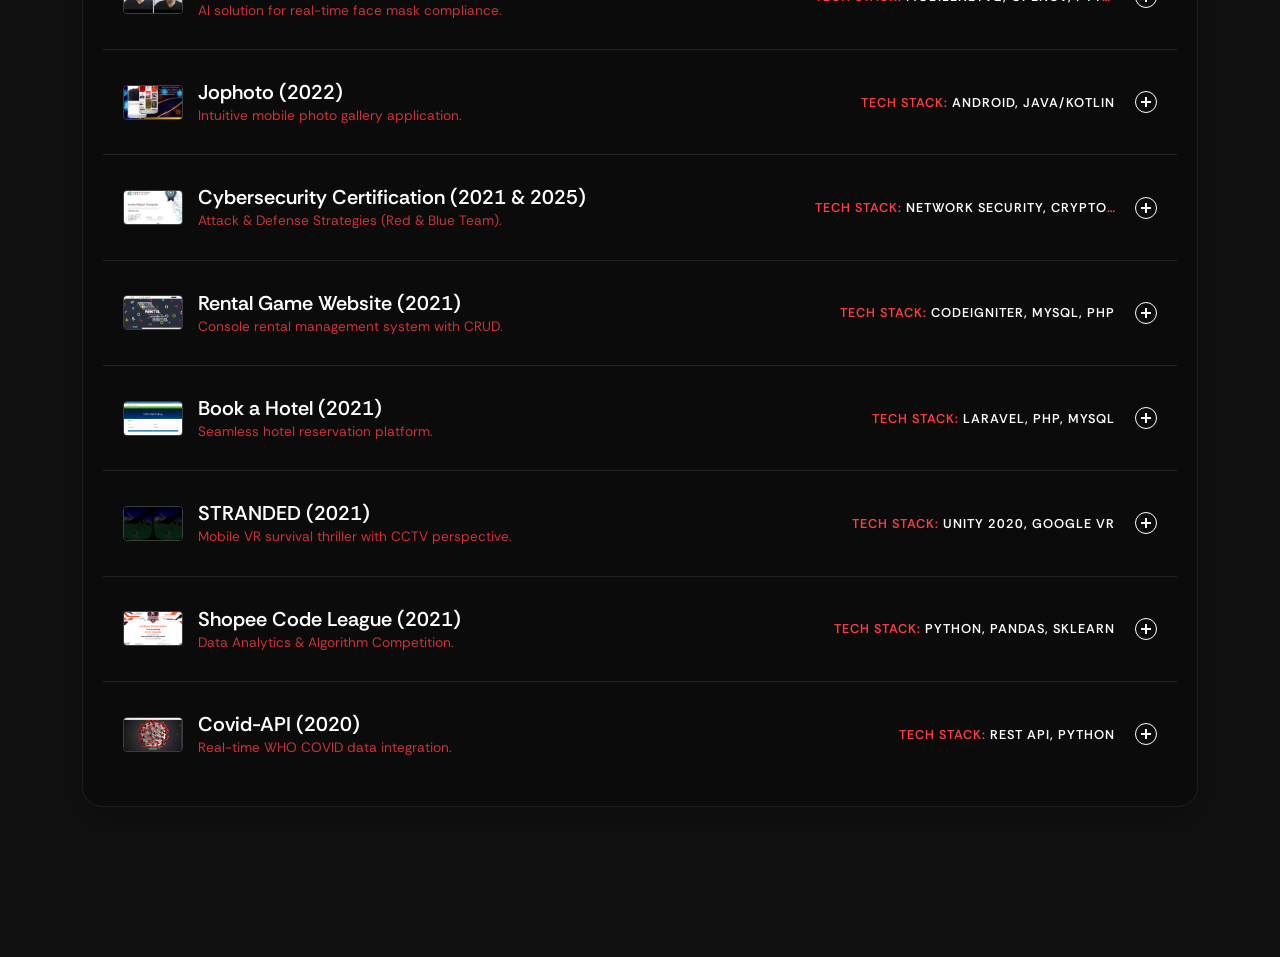
==== commit fd811048: "Update index.html" ====
--- a/index.html
+++ b/index.html
@@ -95,7 +95,7 @@
         <section class="hero" id="about">
             <div class="centerHover" id="bh-trigger" title="Toggle About Section">
                 <h1 data-value="Arcriles">Arcriles</h1>
-                <span class="click-hint">[ Who_am_I? ]</span>
+                <span class="click-hint">[ Click for Aboutme ]</span>
             </div>
         </section>
 
@@ -174,4 +174,4 @@
 
     <script src="script.js"></script>
 </body>
-</html>+</html>
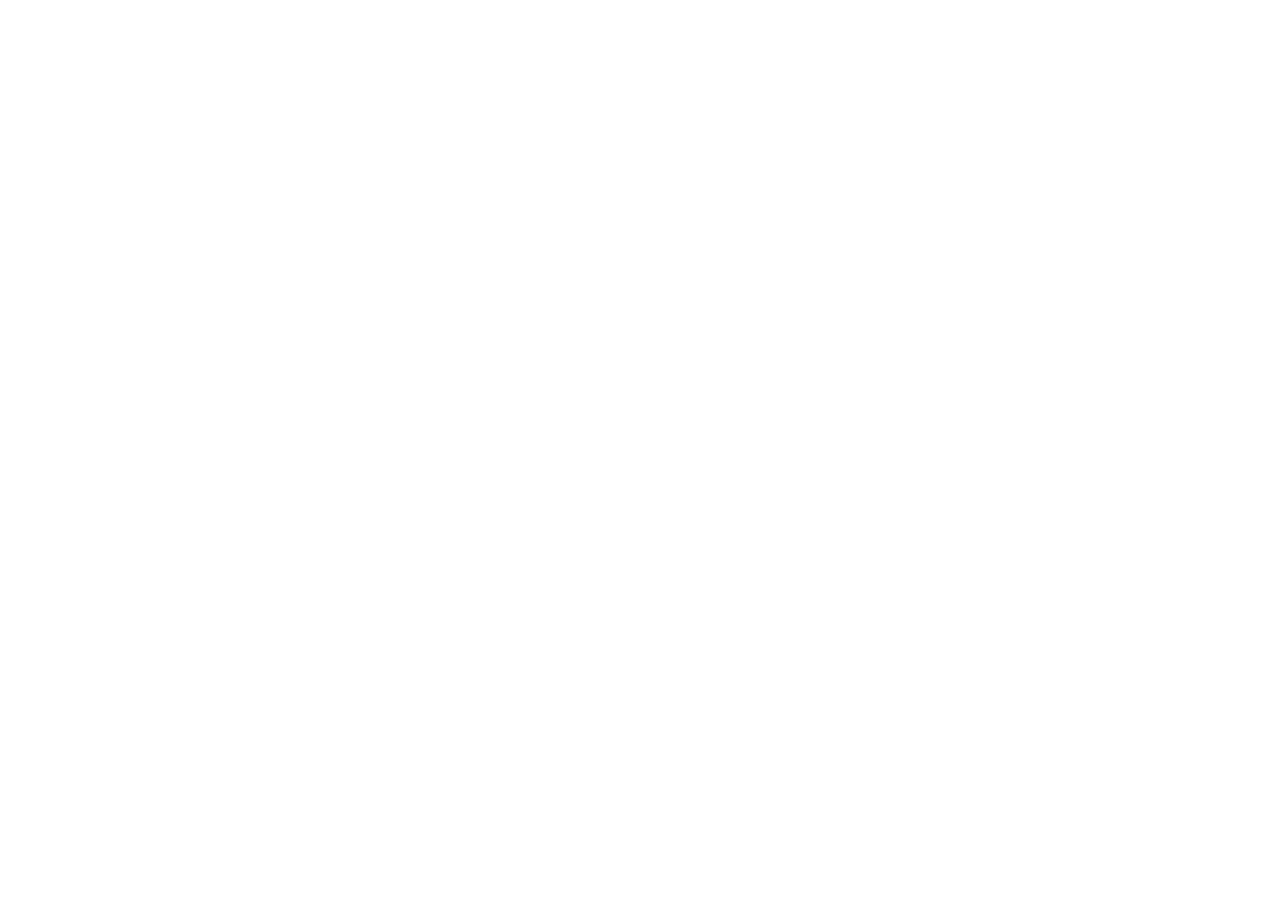
==== commit 740e5f24: "disablement" ====
--- a/index.html
+++ b/index.html
@@ -1,4 +1,4 @@
-<!DOCTYPE html>
+<!-- <!DOCTYPE html>
 <html lang="en">
 <head>
     <meta charset="UTF-8">
@@ -174,4 +174,4 @@
 
     <script src="script.js"></script>
 </body>
-</html>
+</html> -->
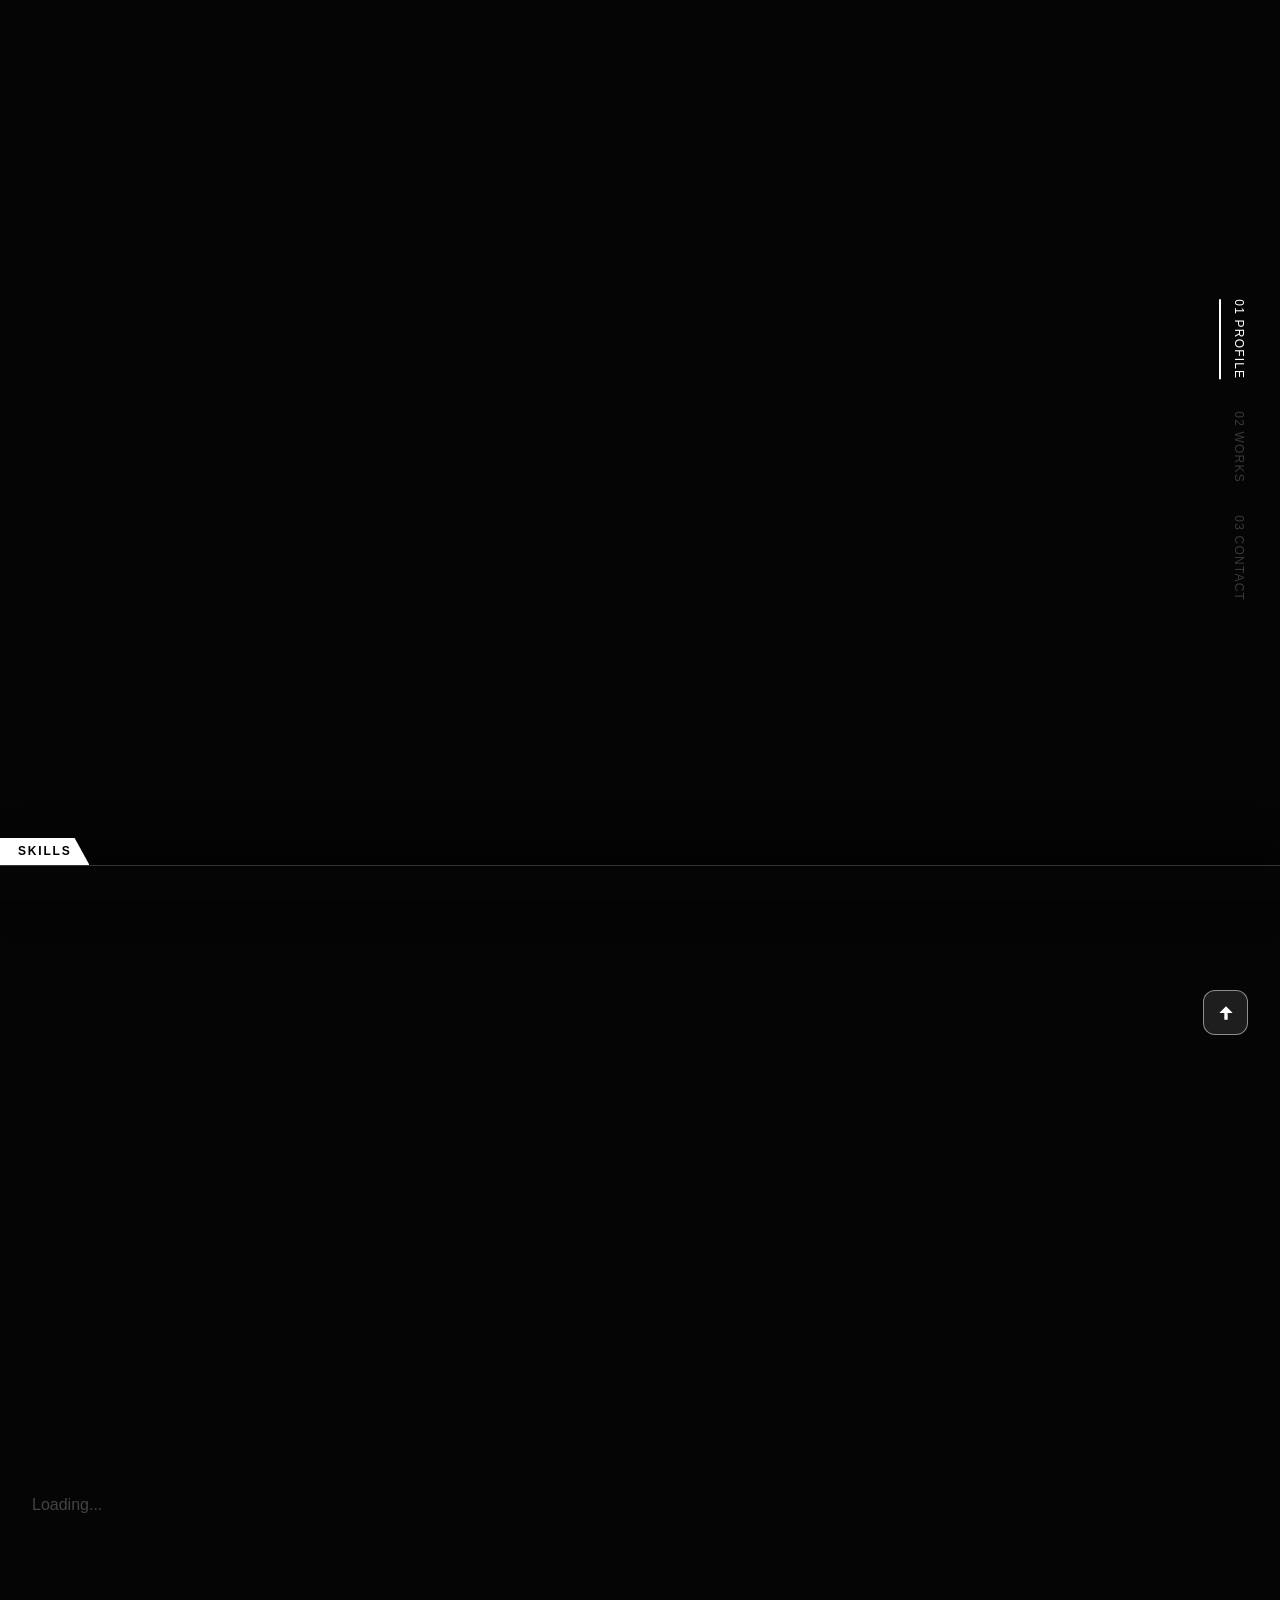
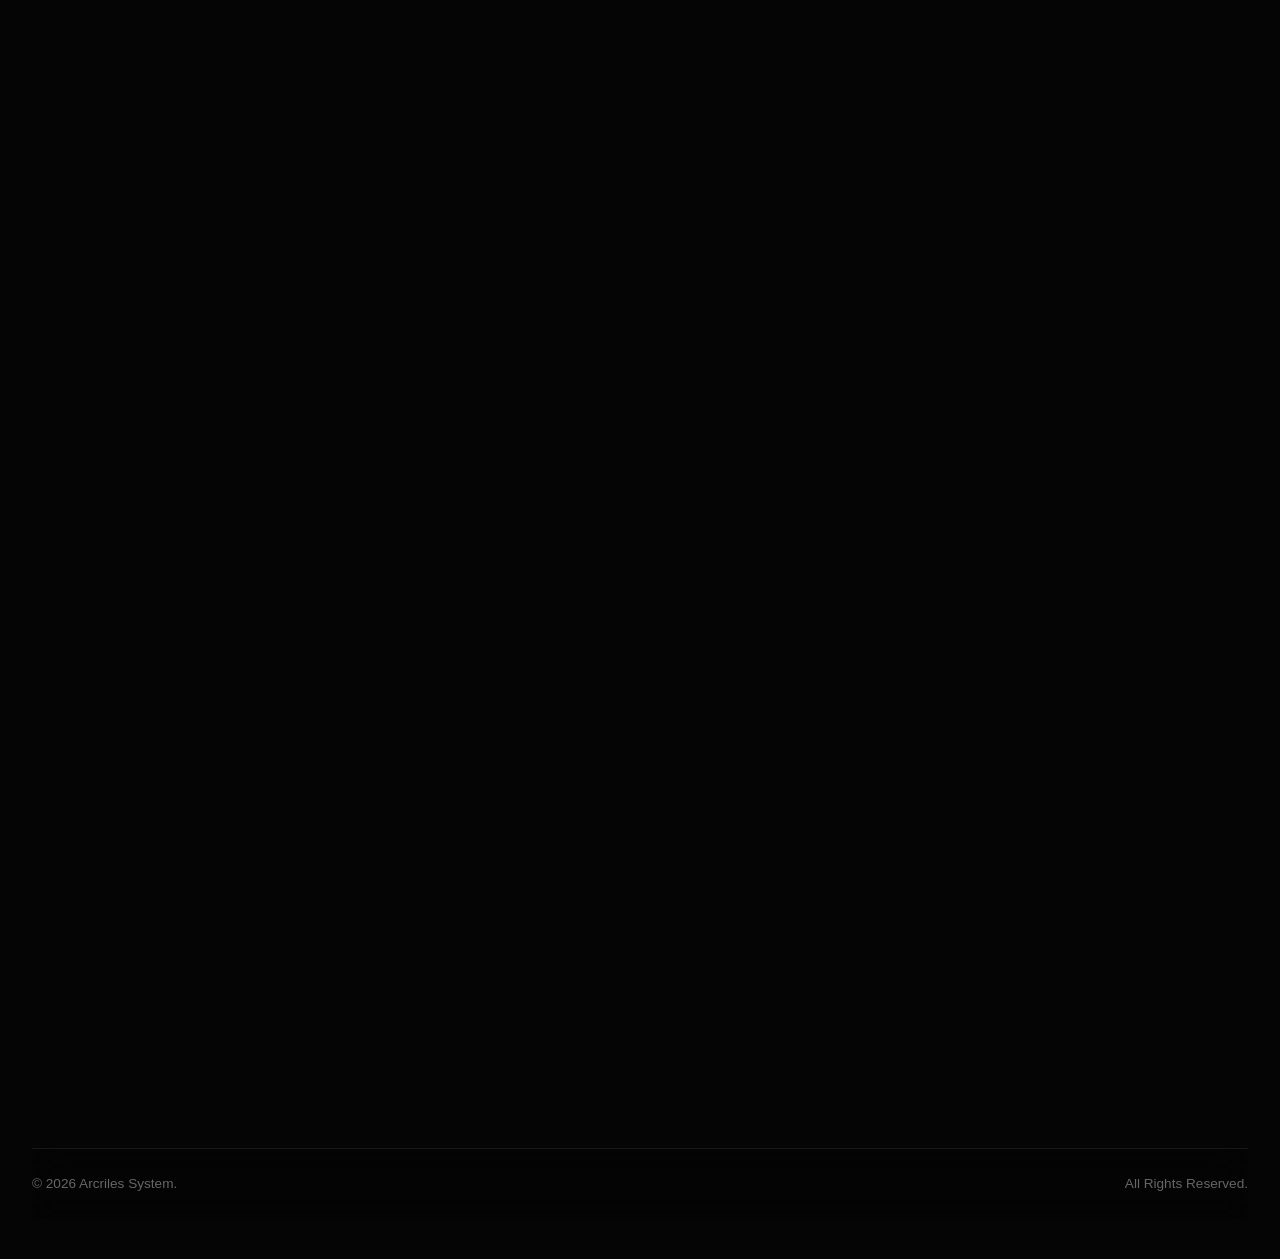
==== commit ae6e3e99: "Update index.html" ====
--- a/index.html
+++ b/index.html
@@ -1,177 +1,1640 @@
-<!-- <!DOCTYPE html>
+<!DOCTYPE html>
 <html lang="en">
+
 <head>
     <meta charset="UTF-8">
     <meta name="viewport" content="width=device-width, initial-scale=1.0">
-    <title>Arcriles - Your Regular Programmer</title>
-    <meta name="description" content="Arcriles">
+    <title>Arcriles - The IT Specialist</title>
+
     <link rel="preconnect" href="https://fonts.googleapis.com">
     <link rel="preconnect" href="https://fonts.gstatic.com" crossorigin>
-    <link href="https://fonts.googleapis.com/css2?family=Rethink+Sans:ital,wght@0,400;0,700;1,400&display=swap" rel="stylesheet">
-    <link rel='stylesheet' href='https://cdn-uicons.flaticon.com/uicons-regular-rounded/css/uicons-regular-rounded.css'>
-    <link rel="stylesheet" href="style.css">
+    <link href="https://fonts.googleapis.com/css2?family=Inter:wght@300;400;500;600;700;800;900&display=swap"
+        rel="stylesheet">
+
+    <style>
+        :root {
+            --bg-color: #050505;
+            --text-main: #ffffff;
+            --text-muted: #888888;
+            --border: #222222;
+            --border-focus: rgba(255, 255, 255, 0.5);
+            --radius-main: 12px;
+            --font-main: 'Inter', sans-serif;
+        }
+
+        * {
+            box-sizing: border-box;
+        }
+
+        html {
+            scroll-behavior: auto;
+            scrollbar-width: none;
+        }
+
+        body::-webkit-scrollbar {
+            display: none;
+        }
+
+        body {
+            font-family: var(--font-main);
+            background-color: var(--bg-color);
+            color: var(--text-main);
+            margin: 0;
+            padding: 0;
+            overflow-x: hidden;
+            line-height: 1.6;
+            -webkit-font-smoothing: antialiased;
+            padding-bottom: 40px;
+        }
+
+        #canvas-container {
+            position: fixed;
+            top: 0;
+            left: 0;
+            width: 100%;
+            height: 100vh;
+            z-index: -1;
+            pointer-events: none;
+            mask-image: linear-gradient(to bottom, rgba(0, 0, 0, 1) 70%, rgba(0, 0, 0, 0));
+            -webkit-mask-image: linear-gradient(to bottom, rgba(0, 0, 0, 1) 70%, rgba(0, 0, 0, 0));
+        }
+
+        .container {
+            max-width: 1400px;
+            margin: 0 auto;
+            padding: 0 2rem;
+            position: relative;
+            z-index: 1;
+        }
+
+        .scroll-reveal {
+            opacity: 0;
+            transform: translateY(40px);
+            transition: opacity 1.6s cubic-bezier(0.16, 1, 0.3, 1), transform 1.6s cubic-bezier(0.16, 1, 0.3, 1);
+            transition-delay: var(--delay, 0ms);
+            will-change: opacity, transform;
+        }
+
+        .scroll-reveal.is-visible {
+            opacity: 1;
+            transform: translateY(0);
+        }
+
+        .nav-spy {
+            position: fixed;
+            top: 50%;
+            right: 2rem;
+            transform: translateY(-50%);
+            display: flex;
+            flex-direction: column;
+            gap: 2rem;
+            z-index: 100;
+        }
+
+        .nav-link {
+            font-size: 0.75rem;
+            color: var(--text-muted);
+            opacity: 0.4;
+            text-decoration: none;
+            writing-mode: vertical-rl;
+            text-orientation: mixed;
+            transition: all 0.3s ease;
+            letter-spacing: 0.1em;
+            border-left: 2px solid transparent;
+            padding-left: 0.5rem;
+            font-weight: 500;
+            cursor: pointer;
+        }
+
+        .nav-link:hover {
+            opacity: 0.8;
+            color: #fff;
+        }
+
+        .nav-link.active {
+            color: #fff;
+            opacity: 1;
+            border-left: 2px solid #fff;
+        }
+
+        @media (max-width: 1024px) {
+            .nav-spy {
+                display: none;
+            }
+        }
+
+        #about {
+            min-height: 100vh;
+            display: flex;
+            flex-direction: column;
+            justify-content: center;
+            padding-top: 8vh;
+            padding-bottom: 4rem;
+        }
+
+        .about-wrapper {
+            display: grid;
+            grid-template-columns: minmax(0, 1fr) minmax(0, 1.8fr);
+            gap: 4rem;
+            align-items: start;
+        }
+
+        .identity-col {
+            padding-left: 2rem;
+        }
+
+        .name-wrapper {
+            display: flex;
+            align-items: center;
+            gap: 1.5rem;
+            margin-bottom: 1.5rem;
+        }
+
+        .profile-avatar {
+            width: 80px;
+            height: 80px;
+            border-radius: 50%;
+            object-fit: cover;
+            border: 2px solid transparent;
+            transition: transform 0.3s cubic-bezier(0.175, 0.885, 0.32, 1.275), border-color 0.3s ease;
+        }
+
+        .profile-avatar:hover {
+            transform: scale(1.1);
+            border-color: #fff;
+        }
+
+        #main-title {
+            font-size: 4.5rem;
+            font-weight: 800;
+            line-height: 1;
+            margin: 0;
+            letter-spacing: -0.03em;
+            position: relative;
+            min-height: 1em;
+            white-space: nowrap;
+        }
+
+        .identity-col .subtitle {
+            font-size: 1.5rem;
+            color: var(--text-muted);
+            margin-bottom: 2.5rem;
+            font-weight: 400;
+            max-width: 600px;
+        }
+
+        .bio-text {
+            color: #ccc;
+            margin-bottom: 2rem;
+            font-size: 1.05rem;
+            line-height: 1.7;
+            max-width: 650px;
+        }
+
+        .cta-btn {
+            display: inline-block;
+            padding: 1rem 2.5rem;
+            background: var(--text-main);
+            color: var(--bg-color);
+            text-decoration: none;
+            font-weight: 600;
+            border: 1px solid var(--text-main);
+            border-radius: var(--radius-main);
+            transition: all 0.3s ease;
+            margin-top: 2.5rem;
+        }
+
+        .cta-btn:hover {
+            background: transparent;
+            color: var(--text-main);
+            transform: translateY(-2px);
+        }
+
+        .timeline-container {
+            background: rgba(20, 20, 20, 0.4);
+            backdrop-filter: blur(10px);
+            -webkit-backdrop-filter: blur(10px);
+            border: 1px solid var(--border);
+            border-radius: var(--radius-main);
+            padding: 2rem;
+            width: 100%;
+            height: auto;
+            margin-top: 0;
+        }
+
+        @media (max-width: 1024px) {
+            .timeline-container {
+                margin-top: 0;
+            }
+        }
+
+        .timeline-header {
+            font-size: 0.95rem;
+            text-transform: uppercase;
+            letter-spacing: 0.15em;
+            color: var(--text-muted);
+            margin-bottom: 1.5rem;
+            padding-bottom: 1rem;
+            border-bottom: 1px solid var(--border);
+            font-weight: 600;
+        }
+
+        .timeline-item {
+            padding-bottom: 1.5rem;
+            padding-left: 1.5rem;
+            border-left: 2px solid transparent;
+            position: relative;
+            transition: transform 0.4s cubic-bezier(0.16, 1, 0.3, 1);
+        }
+
+        .timeline-item:last-child {
+            padding-bottom: 0;
+            border-left: 2px solid transparent;
+        }
+
+        .timeline-item:hover {
+            transform: translateX(8px);
+        }
+
+        .timeline-item::before {
+            content: '';
+            position: absolute;
+            left: -1px;
+            top: 6px;
+            width: 8px;
+            height: 8px;
+            background: var(--bg-color);
+            border: 2px solid rgba(255, 255, 255, 0.5);
+            border-radius: 50%;
+            transition: all 0.3s ease;
+            z-index: 2;
+            transform: translateX(-50%);
+        }
+
+        .timeline-item:hover::before {
+            background: #ffffff;
+            border-color: #ffffff;
+            box-shadow: 0 0 12px rgba(255, 255, 255, 0.9);
+        }
+
+        .time-date {
+            font-weight: 500;
+            letter-spacing: 0.05em;
+        }
+
+        .role {
+            font-weight: 600;
+            font-size: 1.05rem;
+            color: #fff;
+        }
+
+        .company {
+            color: var(--text-muted);
+            font-size: 0.9rem;
+            margin-bottom: 0.25rem;
+        }
+
+        .brief {
+            font-size: 0.85rem;
+            color: #aaa;
+            margin-bottom: 0.5rem;
+            font-style: italic;
+            line-height: 1.4;
+        }
+
+        .timeline-year-group {
+            margin-bottom: 0.5rem;
+        }
+
+        .timeline-year-label {
+            font-size: 0.65rem;
+            font-weight: 800;
+            letter-spacing: 0.2em;
+            color: #444;
+            text-transform: uppercase;
+            margin-bottom: 0.75rem;
+            padding: 2px 8px;
+            background: rgba(255, 255, 255, 0.04);
+            border-radius: 4px;
+            display: inline-block;
+        }
+
+        /* Stats Grid Styles */
+        #stats {
+            padding: 4rem 0 6rem 0;
+            position: relative;
+            z-index: 2;
+        }
+
+        .stats-grid {
+            display: grid;
+            grid-template-columns: repeat(4, 1fr);
+            gap: 2rem;
+            background: rgba(20, 20, 20, 0.4);
+            backdrop-filter: blur(10px);
+            -webkit-backdrop-filter: blur(10px);
+            border: 1px solid var(--border);
+            border-radius: var(--radius-main);
+            padding: 3rem;
+        }
+
+        .stat-item {
+            text-align: center;
+            border-right: 1px solid var(--border);
+        }
+
+        .stat-item:last-child {
+            border-right: none;
+        }
+
+        .stat-num {
+            font-size: 3.5rem;
+            font-weight: 800;
+            line-height: 1;
+            margin: 0;
+            color: #fff;
+            letter-spacing: -0.03em;
+        }
+
+        .stat-label {
+            font-size: 0.85rem;
+            color: var(--text-muted);
+            text-transform: uppercase;
+            letter-spacing: 0.15em;
+            margin-top: 1rem;
+            margin-bottom: 0;
+            font-weight: 600;
+        }
+
+        @media (max-width: 900px) {
+            .stats-grid {
+                grid-template-columns: repeat(2, 1fr);
+                gap: 3rem 1rem;
+            }
+
+            .stat-item:nth-child(2) {
+                border-right: none;
+            }
+
+            .stat-item {
+                border-right: 1px solid var(--border);
+            }
+        }
+
+        @media (max-width: 480px) {
+            .stats-grid {
+                grid-template-columns: 1fr;
+                gap: 3rem;
+            }
+
+            .stat-item {
+                border-right: none;
+            }
+        }
+
+        #projects {
+            padding: 6rem 0 10rem 0;
+        }
+
+        .section-header {
+            margin-bottom: 4rem;
+            padding-bottom: 1rem;
+        }
+
+        .section-title {
+            font-size: 2.5rem;
+            font-weight: 700;
+            color: #fff;
+            margin: 0;
+        }
+
+        .projects-grid {
+            display: grid;
+            grid-template-columns: repeat(auto-fill, minmax(350px, 1fr));
+            gap: 2rem;
+            min-height: 200px;
+        }
+
+        .faction-card {
+            background-color: rgba(20, 20, 20, 0.6);
+            backdrop-filter: blur(8px);
+            -webkit-backdrop-filter: blur(8px);
+            border: 1px solid var(--border);
+            cursor: pointer;
+            border-radius: var(--radius-main);
+            transition: border-color 0.3s ease, transform 0.3s ease;
+            display: flex;
+            flex-direction: column;
+            height: 100%;
+            min-height: 380px;
+        }
+
+        .faction-card:hover {
+            border-color: rgba(255, 255, 255, 0.5);
+            transform: translateY(-2px);
+        }
+
+        .faction-img-box {
+            position: relative;
+            width: 100%;
+            height: 200px;
+            background: #111;
+            overflow: hidden;
+            border-bottom: 1px solid var(--border);
+            border-top-left-radius: var(--radius-main);
+            border-top-right-radius: var(--radius-main);
+        }
+
+        .faction-bg-img {
+            position: absolute;
+            inset: 0;
+            background-size: cover;
+            background-position: center;
+            opacity: 0.7;
+            transition: opacity 0.4s ease, transform 0.6s ease;
+        }
+
+        .faction-card:hover .faction-bg-img {
+            opacity: 1;
+            transform: scale(1.03);
+        }
+
+        .faction-body {
+            padding: 1.5rem;
+            flex: 1;
+            display: flex;
+            flex-direction: column;
+        }
+
+        .card-top {
+            display: flex;
+            justify-content: space-between;
+            margin-bottom: 1rem;
+            align-items: center;
+        }
+
+        .faction-sticker {
+            font-size: 0.7rem;
+            color: var(--text-muted);
+            font-weight: 600;
+            border: 1px solid var(--border);
+            padding: 2px 8px;
+            border-radius: 4px;
+            letter-spacing: 0.05em;
+        }
+
+        .faction-year {
+            font-size: 0.75rem;
+            color: #fff;
+            font-weight: 700;
+            background: rgba(255, 255, 255, 0.15);
+            padding: 2px 8px;
+            border-radius: 4px;
+        }
+
+        .faction-card-title {
+            font-size: 1.25rem;
+            font-weight: 700;
+            color: #fff;
+            margin-bottom: 0.75rem;
+        }
+
+        .faction-desc {
+            font-size: 0.9rem;
+            color: #999;
+            line-height: 1.6;
+        }
+
+        #contact {
+            padding: 10rem 0;
+        }
+
+        .contact-wrapper {
+            display: grid;
+            grid-template-columns: 1fr 1fr;
+            gap: 4rem;
+            align-items: stretch;
+        }
+
+        .contact-left {
+            display: flex;
+            flex-direction: column;
+            justify-content: center;
+            padding-left: 4rem;
+        }
+
+        .section-title-lg {
+            font-size: 3rem;
+            font-weight: 700;
+            margin-bottom: 2rem;
+            min-height: 1em;
+        }
+
+        .email-display {
+            font-size: 2rem;
+            color: var(--text-muted);
+            text-decoration: underline;
+            text-underline-offset: 6px;
+            transition: color 0.3s;
+            display: inline-block;
+            margin-bottom: 2rem;
+        }
+
+        .chart-wrapper {
+            width: 100%;
+            aspect-ratio: 1 / 1;
+            background-color: rgba(10, 10, 10, 0.5);
+            position: relative;
+            overflow: hidden;
+            display: flex;
+            justify-content: center;
+            align-items: center;
+            border: 1px solid var(--border);
+            border-radius: var(--radius-main);
+            padding: 2rem;
+            backdrop-filter: blur(10px);
+            -webkit-backdrop-filter: blur(10px);
+        }
+
+        footer {
+            padding: 1.5rem 0;
+            font-size: 0.85rem;
+            color: #666;
+            display: flex;
+            justify-content: space-between;
+            background: rgba(5, 5, 5, 0.3);
+            backdrop-filter: blur(16px);
+            -webkit-backdrop-filter: blur(16px);
+            border-top: 1px solid rgba(255, 255, 255, 0.08);
+            position: relative;
+            z-index: 10;
+        }
+
+        .modal-overlay {
+            position: fixed;
+            top: 0;
+            left: 0;
+            width: 100%;
+            height: 100%;
+            background: rgba(0, 0, 0, 0.95);
+            backdrop-filter: blur(10px);
+            z-index: 999;
+            display: flex;
+            justify-content: center;
+            align-items: center;
+            opacity: 0;
+            pointer-events: none;
+            transition: opacity 0.3s ease;
+        }
+
+        .modal-overlay.active {
+            opacity: 1;
+            pointer-events: auto;
+        }
+
+        .modal-content {
+            background: #050505;
+            border: 1px solid #333;
+            border-radius: var(--radius-main);
+            width: 90%;
+            max-width: 1400px;
+            height: 90vh;
+            overflow: hidden;
+            display: flex;
+            flex-direction: column;
+            box-shadow: 0 50px 100px rgba(0, 0, 0, 1);
+        }
+
+        .modal-header {
+            padding: 1rem 2rem;
+            border-bottom: 1px solid #222;
+            display: flex;
+            justify-content: space-between;
+            align-items: center;
+            background: #080808;
+            flex-shrink: 0;
+            height: 60px;
+        }
+
+        .m-title {
+            font-size: 1rem;
+            font-weight: 700;
+            color: #fff;
+            margin: 0;
+            text-transform: uppercase;
+            letter-spacing: 0.05em;
+        }
+
+        .close-modal {
+            background: none;
+            border: none;
+            color: #666;
+            font-size: 1.5rem;
+            cursor: pointer;
+            transition: color 0.2s;
+            line-height: 1;
+        }
+
+        .close-modal:hover {
+            color: #fff;
+        }
+
+        .modal-body-split {
+            display: flex;
+            flex: 1;
+            overflow: hidden;
+        }
+
+        .gallery-area {
+            flex: 1.2;
+            background-color: #000;
+            border-right: 1px solid #222;
+            overflow: hidden;
+            position: relative;
+            padding: 2rem;
+            background-image: radial-gradient(rgba(120, 120, 120, 0.7) 1px, transparent 1px);
+            background-size: 20px 20px;
+            animation: panDots 2s linear infinite;
+            box-sizing: border-box;
+        }
+
+        @keyframes panDots {
+            from {
+                background-position: 0 0;
+            }
+
+            to {
+                background-position: 0 -20px;
+            }
+        }
+
+        .gallery-grid {
+            display: grid;
+            width: 100%;
+            height: 100%;
+            gap: 1.5rem;
+        }
+
+        .img-wrapper {
+            width: 100%;
+            height: 100%;
+            position: relative;
+            background: rgba(255, 255, 255, 0.05);
+            border: 1px solid #333;
+            border-radius: var(--radius-main);
+            padding: 8px;
+            cursor: zoom-in;
+            overflow: hidden;
+            transition: all 0.3s ease;
+        }
+
+        .img-wrapper:hover {
+            border-color: #fff;
+            transform: translateY(-4px);
+            box-shadow: 0 10px 30px rgba(0, 0, 0, 0.5);
+        }
+
+        .gallery-img {
+            width: 100%;
+            height: 100%;
+            object-fit: contain;
+            display: block;
+        }
+
+        .project-details {
+            flex: 1;
+            background: #080808;
+            padding: 3rem;
+            overflow: hidden;
+            display: flex;
+            flex-direction: column;
+            gap: 2rem;
+        }
+
+        .meta-block {
+            display: flex;
+            flex-direction: column;
+            gap: 0.5rem;
+        }
+
+        .meta-block h4 {
+            font-size: 0.75rem;
+            text-transform: uppercase;
+            color: #555;
+            margin: 0;
+            letter-spacing: 0.15em;
+            font-weight: 700;
+        }
+
+        .meta-block p,
+        .meta-block div {
+            font-size: 1rem;
+            color: #ddd;
+            line-height: 1.6;
+            margin: 0;
+        }
+
+        .meta-block a {
+            color: #fff;
+            text-decoration: underline;
+            cursor: pointer;
+            position: relative;
+            z-index: 10;
+            transition: color 0.2s;
+        }
+
+        .meta-block a:hover {
+            color: #aaa;
+        }
+
+        .desc-block p {
+            font-size: 1rem;
+            color: #999;
+            line-height: 1.8;
+            margin-bottom: 1rem;
+            word-wrap: break-word;
+            white-space: normal;
+            display: -webkit-box;
+            -webkit-line-clamp: 8;
+            -webkit-box-orient: vertical;
+            overflow: hidden;
+        }
+
+        .lightbox-overlay {
+            position: fixed;
+            top: 0;
+            left: 0;
+            width: 100%;
+            height: 100%;
+            background: rgba(0, 0, 0, 0.98);
+            z-index: 10000;
+            display: flex;
+            justify-content: center;
+            align-items: center;
+            opacity: 0;
+            pointer-events: none;
+            transition: opacity 0.2s;
+        }
+
+        .lightbox-overlay.active {
+            opacity: 1;
+            pointer-events: auto;
+        }
+
+        .lightbox-img {
+            max-height: 85vh;
+            max-width: 90vw;
+            border: 1px solid #333;
+            border-radius: var(--radius-main);
+        }
+
+        .lightbox-caption {
+            position: absolute;
+            bottom: 2rem;
+            color: rgba(255, 255, 255, 0.7);
+            font-size: 0.9rem;
+            pointer-events: none;
+            letter-spacing: 0.1em;
+            text-transform: uppercase;
+        }
+
+        @media (max-width: 1024px) {
+            .about-wrapper {
+                grid-template-columns: 1fr;
+                gap: 3rem;
+            }
+
+            .identity-col {
+                padding-left: 0;
+            }
+
+            .contact-wrapper {
+                grid-template-columns: 1fr;
+            }
+
+            .contact-left {
+                padding-left: 0;
+            }
+
+            .nav-spy {
+                display: none;
+            }
+
+            .modal-body-split {
+                flex-direction: column;
+                overflow-y: auto;
+            }
+
+            .gallery-area {
+                border-right: none;
+                border-bottom: 1px solid #222;
+                flex: none;
+                height: 350px;
+                padding: 1rem;
+            }
+
+            .project-details {
+                flex: none;
+                min-width: auto;
+            }
+        }
+
+        #skills-ticker {
+            position: fixed;
+            bottom: 0;
+            left: 0;
+            width: 100%;
+            height: 120px;
+            z-index: 998;
+            font-family: var(--font-main);
+            background: transparent;
+            pointer-events: none;
+        }
+
+        .ticker-wrap {
+            position: absolute;
+            bottom: 0;
+            left: 0;
+            width: 100%;
+            height: 35px;
+            background: #050505;
+            border-top: 1px solid #333;
+            border-bottom: none;
+            pointer-events: auto;
+            display: flex;
+            align-items: center;
+            overflow: visible;
+            box-shadow: 0 -10px 40px rgba(0, 0, 0, 0.9);
+        }
+
+        .skills-bump {
+            position: absolute;
+            bottom: 35px;
+            left: 0;
+            background: #fff;
+            color: #000;
+            padding: 4px 18px;
+            font-size: 0.75rem;
+            font-weight: 800;
+            letter-spacing: 0.15em;
+            text-transform: uppercase;
+            clip-path: polygon(0 0,
+                    calc(100% - 15px) 0,
+                    100% 100%,
+                    0 100%);
+            pointer-events: auto;
+            z-index: 10;
+        }
+
+        .skills-bump::after {
+            content: '/// SYSTEM_OVERRIDE_ACTIVE';
+            position: absolute;
+            left: 105%;
+            bottom: 5px;
+            font-size: 0.5rem;
+            color: #fff;
+            background: #000;
+            padding: 2px 4px;
+            font-weight: 700;
+            white-space: nowrap;
+        }
+
+        .ticker-track {
+            display: flex;
+            align-items: center;
+            width: max-content;
+            animation: scrollTicker 60s linear infinite;
+        }
+
+        .ticker-wrap:hover .ticker-track {
+            animation-play-state: paused;
+        }
+
+        @keyframes scrollTicker {
+            0% {
+                transform: translateX(0);
+            }
+
+            100% {
+                transform: translateX(-50%);
+            }
+        }
+
+        .ticker-item {
+            display: flex;
+            align-items: center;
+            gap: 10px;
+            padding: 0 2.5rem;
+            font-size: 0.7rem;
+            font-weight: 500;
+            color: #aaa;
+            letter-spacing: 0.15em;
+            text-transform: uppercase;
+            cursor: pointer;
+            transition: all 0.3s cubic-bezier(0.34, 1.56, 0.64, 1);
+            position: relative;
+            z-index: 1;
+            white-space: nowrap;
+        }
+
+        .ticker-item::after {
+            content: '';
+            position: absolute;
+            bottom: -30px;
+            left: 0;
+            width: 100%;
+            height: 30px;
+            background: transparent;
+        }
+
+        .ticker-icon {
+            width: 14px;
+            height: 14px;
+            fill: #666;
+            transition: fill 0.3s;
+        }
+
+        .ticker-item:hover {
+            color: #fff;
+            transform: scale(1.8) translateY(-15px);
+            z-index: 100;
+            background: rgba(255, 255, 255, 0.1);
+            backdrop-filter: blur(4px);
+            -webkit-backdrop-filter: blur(4px);
+            border: 1px solid rgba(255, 255, 255, 0.2);
+            border-radius: 8px;
+            padding: 4px 12px;
+            box-shadow: 0 10px 20px rgba(0, 0, 0, 0.5);
+        }
+
+        .ticker-item:hover .ticker-icon {
+            fill: #fff;
+        }
+
+        #cursor-tooltip {
+            position: fixed;
+            background: rgba(10, 10, 10, 0.85);
+            backdrop-filter: blur(12px);
+            -webkit-backdrop-filter: blur(12px);
+            color: #fff;
+            padding: 8px 14px;
+            border-radius: 4px;
+            border: 1px solid rgba(255, 255, 255, 0.15);
+            font-size: 0.75rem;
+            font-weight: 500;
+            line-height: 1.4;
+            letter-spacing: 0.03em;
+            pointer-events: none;
+            z-index: 10000;
+            opacity: 0;
+            transform: translate(-50%, -100%);
+            transition: opacity 0.15s ease, transform 0.15s;
+            box-shadow: 0 10px 30px rgba(0, 0, 0, 0.5);
+            white-space: pre-line;
+            text-align: left;
+        }
+
+        #cursor-tooltip::after {
+            content: '';
+            position: absolute;
+            top: 100%;
+            left: 50%;
+            margin-left: -6px;
+            border-width: 6px;
+            border-style: solid;
+            border-color: rgba(10, 10, 10, 0.85) transparent transparent transparent;
+        }
+
+        .scroll-top-btn {
+            position: fixed;
+            bottom: 65px;
+            right: 2rem;
+            width: 45px;
+            height: 45px;
+            background: rgba(255, 255, 255, 0.1);
+            border: 1px solid var(--border-focus);
+            border-radius: var(--radius-main);
+            color: #fff;
+            display: flex;
+            justify-content: center;
+            align-items: center;
+            cursor: pointer;
+            z-index: 1000;
+
+            transform: translateY(200px);
+            transition: transform 0.4s cubic-bezier(0.175, 0.885, 0.32, 1.275);
+
+            backdrop-filter: blur(5px);
+        }
+
+        .scroll-top-btn.visible {
+            transform: translateY(0);
+        }
+
+        .scroll-top-btn:hover {
+            background: #fff;
+            color: #000;
+            transform: translateY(-5px);
+        }
+
+        .scroll-top-btn svg {
+            width: 20px;
+            height: 20px;
+            fill: currentColor;
+        }
+    </style>
+    <script src="https://cdnjs.cloudflare.com/ajax/libs/three.js/r128/three.min.js"></script>
+    <script src="https://cdn.jsdelivr.net/npm/chart.js"></script>
 </head>
-<body class="is-loading">
-
-    <div id="blob"></div>
-    <div id="blur"></div>
-
-    <div id="mouse-glow"></div>
-
-    <div id="blackhole-container"></div>
-
-    <div id="theme-bubble" class="ascii-bubble"></div>
-
-    <div class="frame-corner corner-tl"></div>
-    <div class="frame-corner corner-tr"></div>
-    <div class="frame-corner corner-bl"></div>
-    <div class="frame-corner corner-br"></div>
-
-    <div class="frame-container frame-top ui-text">
-        <div class="top-left-identity">
-            <span class="logo-dot"></span>
-            <span class="mono-accent">AW // ARCRILES</span>
-        </div>
-        <div class="top-right-controls">
-            <button id="btn-theme" class="frame-btn" title="Toggle Theme"><i class="fi fi-rr-bulb"></i></button>
-            <button id="btn-fullscreen" class="frame-btn" title="Fullscreen"><i class="fi fi-rr-expand"></i></button>
-            <button id="btn-hide-frame" class="frame-btn" title="Hide UI"><i class="fi fi-rr-eye-crossed"></i></button>
+
+<body>
+    <div id="canvas-container"></div>
+
+    <nav class="nav-spy">
+        <a href="#about" class="nav-link active">01 PROFILE</a>
+        <a href="#projects" class="nav-link">02 WORKS</a>
+        <a href="#contact" class="nav-link">03 CONTACT</a>
+    </nav>
+
+    <div class="container">
+
+        <section id="about">
+            <div class="about-wrapper">
+                <div class="identity-col scroll-reveal" style="--delay: 0ms;">
+                    <div class="name-wrapper">
+                        <img src="assets/profile-pixel.png" alt="Profile" class="profile-avatar">
+                        <h1 id="main-title" data-value="4RCRILES">ARCRILES</h1>
+                    </div>
+                    <p class="subtitle">A normal Programmer</p>
+                    <div class="bio-text">
+                        <p>
+                            I am a software developer who builds and maintains cloud-based systems with a strong focus
+                            on cybersecurity. I handle complete projects end‑to‑end, from writing application code and
+                            APIs to configuring servers and databases. I apply security best practices such as access
+                            control, encryption, and monitoring to protect data and prevent vulnerabilities. I also have
+                            experience integrating and securing IoT devices within these environments.
+                        </p>
+                    </div>
+                    <a href="#projects" class="cta-btn">View my Projects</a>
+                </div>
+
+                <div class="timeline-container scroll-reveal" style="--delay: 200ms;">
+                    <div class="timeline-header">Experience Timeline</div>
+                    <div id="timeline-list">
+                        <div style="color:#444; font-size:0.85rem;">Loading...</div>
+                    </div>
+                </div>
+            </div>
+        </section>
+
+        <section id="stats" class="scroll-reveal" style="--delay: 100ms;">
+            <div class="stats-grid">
+                <div class="stat-item">
+                    <p class="stat-num" id="stat-years">0+</p>
+                    <p class="stat-label">Years Experience</p>
+                </div>
+                <div class="stat-item">
+                    <p class="stat-num" id="stat-project-count">0+</p>
+                    <p class="stat-label">Projects Completed</p>
+                </div>
+                <div class="stat-item">
+                    <p class="stat-num">8</p>
+                    <p class="stat-label">Happy Clients</p>
+                </div>
+                <div class="stat-item">
+                    <p class="stat-num">∞</p>
+                    <p class="stat-label">Cups of Coffee</p>
+                </div>
+            </div>
+        </section>
+
+        <section id="projects">
+            <div class="section-header scroll-reveal" style="--delay: 0ms;">
+                <h2 class="section-title">Selected Works</h2>
+            </div>
+            <div class="projects-grid" id="projects-grid">
+                <div style="color: #444;">Loading...</div>
+            </div>
+        </section>
+
+        <section id="contact">
+            <div class="contact-wrapper">
+                <div class="contact-left scroll-reveal" style="--delay: 0ms;">
+                    <div>
+                        <div class="section-head">
+                            <div class="section-label">Contact</div>
+                            <h2 class="section-title-lg" id="connect-title" data-value="Let's Connect">Let's Connect
+                            </h2>
+                        </div>
+                        <p style="color: var(--text-muted); margin-bottom: 2rem; font-size:1.1rem; max-width:400px;">
+                            A simple Conversation is all you needed. I am open to discussing security auditing,
+                            development, and new opportunities.
+                        </p>
+                        <a href="mailto:arcrilest@outlook.com" class="email-display">
+                            arcrilest@outlook.com
+                        </a>
+                    </div>
+                </div>
+
+                <div class="chart-wrapper scroll-reveal" style="--delay: 200ms;" id="skills-chart-container">
+                    <canvas id="skillsChart"></canvas>
+                </div>
+            </div>
+        </section>
+
+        <footer>
+            <div>&copy; 2026 Arcriles System.</div>
+            <div>All Rights Reserved.</div>
+        </footer>
+    </div>
+
+    <div id="skills-ticker">
+        <div class="skills-bump">SKILLS</div>
+        <div class="ticker-wrap">
+            <div class="ticker-track" id="ticker-track"></div>
         </div>
     </div>
 
-    <div class="frame-container frame-left ui-text" id="frame-left" title="View Skills">
-        <div class="side-label-vertical">
-            <span class="mono-accent lenny">( ͡° ͜ʖ ͡°)</span> // My Capabilities
-        </div>
-        <div class="skills-container">
-            <div class="skills-header"><h3>SKILLS</h3><button class="close-skills" id="close-skills-btn" title="Close">✕</button></div>
-            <ul class="skills-list" id="skills-list-dom"></ul>
+    <div id="cursor-tooltip"></div>
+
+    <div class="modal-overlay" id="project-modal" onclick="handleModalClick(event)">
+        <div class="modal-content">
+            <div class="modal-header">
+                <h2 class="m-title" id="m-title">PROJECT TITLE</h2>
+                <button class="close-modal" onclick="closeModal()">✕</button>
+            </div>
+            <div class="modal-body-split">
+                <div class="gallery-area">
+                    <div class="gallery-grid" id="m-gallery"></div>
+                </div>
+                <div class="project-details">
+                    <div class="meta-block">
+                        <h4>Description</h4>
+                        <p id="m-subtitle" style="color: #fff; font-size: 1.1rem;">Subtitle</p>
+                    </div>
+
+                    <div class="meta-block">
+                        <h4>Year</h4>
+                        <p id="m-year">2024</p>
+                    </div>
+
+                    <div class="meta-block">
+                        <h4>Technology</h4>
+                        <p id="m-tech">Stack</p>
+                    </div>
+
+                    <div class="meta-block">
+                        <h4>Team</h4>
+                        <div id="m-team"></div>
+                    </div>
+
+                    <div class="meta-block">
+                        <h4>Reference</h4>
+                        <a href="javascript:void(0)" id="m-link" target="_blank"
+                            rel="noopener noreferrer">Confidential</a>
+                    </div>
+
+                    <div class="desc-block" id="m-desc">
+                    </div>
+                </div>
+            </div>
         </div>
     </div>
 
-    <div class="frame-container frame-right">
-        <nav style="display:flex; flex-direction:column; gap:30px; width:100%;">
-            <a href="#about" class="nav-icon-item active" title="Home"><i class="fi fi-rr-home"></i></a>
-            <a href="#projects" class="nav-icon-item" title="Projects"><i class="fi fi-rr-folder"></i></a>
-            <button id="nav-btn-contact" class="nav-icon-item frame-btn" title="Contact"><i class="fi fi-rr-envelope"></i></button>
-        </nav>
+    <div class="lightbox-overlay" id="lightbox-modal" onclick="closeLightbox()">
+        <img src="" alt="Zoom" id="lightbox-img" class="lightbox-img">
+        <div class="lightbox-caption">Click anywhere to close</div>
     </div>
 
-    <div class="frame-container frame-bottom ui-text" id="frame-bottom" title="Open Footer">
-        <div class="clock-container" id="mini-clock">
-            <i class="fi fi-rr-clock mono-accent"></i><span id="sys-time">--:--</span>
-        </div>
-        
-        <div class="footer-content">
-            <div class="footer-left">
-                <h2>Let's <span class="mono-accent">Connect</span></h2>
-                <p class="footer-desc">A simple Conversation is all you needed</p>
-                <a href="mailto:arcrilest@outlook.com" class="footer-email" title="Send Email">arcrilest@outlook.com<i class="fi fi-rr-arrow-right"></i></a>
-            </div>
-            <div class="footer-right">
-                <span class="footer-label">ELSEWHERE</span>
-                <div class="social-grid">
-                    <a href="https://github.com/arcriles" class="social-card" title="Github Profile">
-                        <span class="card-title">GitHub</span>
-                        <span class="card-handle">@arcriles</span>
-                    </a>
-                    <a href="https://linktr.ee/Arcriles" class="social-card" title="linktree">
-                        <span class="card-title">Check my</span>
-                        <span class="card-handle">/CV</span>
-                    </a>
-                    <a href="https://www.linkedin.com/in/arcriles/" class="social-card" title="LinkedIn Profile">
-                        <span class="card-title">LinkedIn</span>
-                        <span class="card-handle">@arcriles</span>
-                    </a>
+    <button id="scroll-to-top" class="scroll-top-btn">
+        <svg viewBox="0 0 24 24">
+            <path d="M12 4l-8 8h6v8h4v-8h6z" />
+        </svg>
+    </button>
+
+    <script>
+        const letters = "ABCDEFGHIJKLMNOPQRSTUVWXYZ";
+
+        function initCipherEffect(targetElement) {
+            if (!targetElement) return;
+
+            if (targetElement.dataset.cipherInterval) {
+                clearInterval(parseInt(targetElement.dataset.cipherInterval));
+            }
+
+            let iteration = 0;
+            const originalText = targetElement.dataset.value;
+
+            const interval = setInterval(() => {
+                targetElement.innerText = originalText
+                    .split("")
+                    .map((letter, index) => {
+                        if (index < iteration) {
+                            return originalText[index];
+                        }
+                        if (originalText[index] === ' ') return ' ';
+                        return letters[Math.floor(Math.random() * 26)];
+                    })
+                    .join("");
+
+                if (iteration >= originalText.length) {
+                    clearInterval(interval);
+                }
+
+                iteration += 1 / 3;
+            }, 30);
+
+            targetElement.dataset.cipherInterval = interval;
+        }
+
+        const cipherObserver = new IntersectionObserver((entries) => {
+            entries.forEach(entry => {
+                if (entry.isIntersecting) {
+                    initCipherEffect(entry.target);
+                }
+            });
+        }, { threshold: 0.5 });
+
+        const mainTitle = document.getElementById('main-title');
+        const connectTitle = document.getElementById('connect-title');
+
+        if (mainTitle) cipherObserver.observe(mainTitle);
+        if (connectTitle) cipherObserver.observe(connectTitle);
+
+        function smoothScrollTo(target, duration) {
+            const targetEl = document.querySelector(target);
+            if (!targetEl) return;
+            const targetPosition = targetEl.getBoundingClientRect().top + window.scrollY;
+            const startPosition = window.scrollY;
+            const distance = targetPosition - startPosition;
+            let startTime = null;
+
+            function animation(currentTime) {
+                if (startTime === null) startTime = currentTime;
+                const timeElapsed = currentTime - startTime;
+                const run = (t, b, c, d) => {
+                    t /= d / 2;
+                    if (t < 1) return c / 2 * t * t + b;
+                    t--;
+                    return -c / 2 * (t * (t - 2) - 1) + b;
+                };
+                window.scrollTo(0, run(timeElapsed, startPosition, distance, duration));
+                if (timeElapsed < duration) requestAnimationFrame(animation);
+            }
+            requestAnimationFrame(animation);
+        }
+
+        document.querySelectorAll('.nav-link[href^="#"], .cta-btn[href^="#"]').forEach(anchor => {
+            anchor.addEventListener('click', function (e) {
+                e.preventDefault();
+                smoothScrollTo(this.getAttribute('href'), 1000);
+            });
+        });
+
+        if (history.scrollRestoration) history.scrollRestoration = 'manual';
+        window.onload = function () { setTimeout(() => window.scrollTo(0, 0), 10); };
+
+        let projectsData = [];
+        let skillsData = [];
+
+        async function fetchProjects() {
+            try {
+                const response = await fetch('projects.json');
+                if (!response.ok) throw new Error("JSON Error");
+                const data = await response.json();
+                projectsData = data.projects;
+                skillsData = data.skills;
+
+                renderProjects();
+                renderTimeline(data.experience);
+                renderSkillsTicker();
+                renderStats();
+                renderSkillsChart();
+            } catch (error) {
+                console.error(error);
+                document.getElementById('projects-grid').innerHTML = `<div style="color:#666;">Error loading projects.</div>`;
+            }
+        }
+
+        function renderStats() {
+            if (!projectsData || projectsData.length === 0) return;
+
+            const uniqueYears = new Set();
+            projectsData.forEach(p => {
+                if (p.year) uniqueYears.add(p.year.toString());
+            });
+
+            const statYears = document.getElementById('stat-years');
+            const statProjects = document.getElementById('stat-project-count');
+
+            if (statYears) statYears.textContent = uniqueYears.size + '+';
+            if (statProjects) statProjects.textContent = projectsData.length + '+';
+        }
+
+        const tooltip = document.getElementById('cursor-tooltip');
+
+        const skillInfo = {
+            "PHP": { usage: "Server-side web development" },
+            "JAVA": { usage: "Enterprise apps, Android development" },
+            "SOLIDITY": { usage: "Smart contracts on Ethereum" },
+            "LARAVEL": { usage: "Modern PHP web application framework" },
+            "BASH": { usage: "Command-line scripting & automation" },
+            "PHYSICAL SECURITY": { usage: "Access control, surveillance, risk management" }
+        };
+
+        function renderSkillsTicker() {
+            if (!skillsData || skillsData.length === 0) return;
+
+            const tickerTrack = document.getElementById('ticker-track');
+            const allSkills = skillsData.flatMap(cat => cat.tech.split(',').map(s => s.trim()));
+
+            const genericIconSVG = `<svg class="ticker-icon" viewBox="0 0 24 24"><path d="M12 2L2 7l10 5 10-5-10-5zm0 16.5l-8-4V9l8 4 8-4v5.5l-8 4z"/></svg>`;
+
+            const skillsHTML = allSkills.map(skill => `
+                <div class="ticker-item" data-skill="${skill}">
+                    ${genericIconSVG}
+                    ${skill}
                 </div>
-            </div>
-            <button id="btn-scroll-top" title="Scroll to Top"><i class="fi fi-rr-arrow-up"></i></button>
-        </div>
-    </div>
-    
-    <button id="btn-restore-frame" title="Restore UI"><i class="fi fi-rr-eye"></i></button>
-
-    <main id="main-content-wrapper">
-        <section class="hero" id="about">
-            <div class="centerHover" id="bh-trigger" title="Toggle About Section">
-                <h1 data-value="Arcriles">Arcriles</h1>
-                <span class="click-hint">[ Click for Aboutme ]</span>
-            </div>
-        </section>
-
-        <section id="about-drawer">
-            <div class="about-inner-wrapper">
-                <div class="about-grid-layout">
-                    <div class="about-col slide-reveal">
-                        <p class="ui-text mb-2">Whoami</p>
-                        <h2 class="about-heading">A bit about me</h2>
-                        <div class="bio-text">
-                            <p>I consider myself a versatile developer. While I have many interests, my focus is locked on Cybersecurity. Navigating a wide range of projects has pushed my confidence high. High enough to make you ask</p>
-                            <p><b class="mono-accent">Who is this guy?</b></p>
-                            <p>My approach is rooted in simplicity. I believe the best interfaces are the ones that get out of the way and let users accomplish their goals effortlessly.</p>
+            `).join('');
+
+            tickerTrack.innerHTML = skillsHTML + skillsHTML + skillsHTML;
+
+            document.querySelectorAll('.ticker-item').forEach(item => {
+                item.addEventListener('mouseenter', (e) => {
+                    const skillName = e.currentTarget.getAttribute('data-skill').toUpperCase();
+                    const details = skillInfo[skillName] || { usage: "General Development" };
+
+                    tooltip.innerHTML = `<strong>${skillName}</strong><br><span style="color:#aaa; font-size:0.7em;">USAGE: ${details.usage}</span>`;
+                    tooltip.style.opacity = '1';
+                    updateTooltipPos(e.currentTarget);
+                });
+
+                item.addEventListener('mouseleave', () => {
+                    tooltip.style.opacity = '0';
+                });
+            });
+        }
+
+        function updateTooltipPos(targetItem) {
+            const rect = targetItem.getBoundingClientRect();
+            tooltip.style.left = (rect.left + rect.width / 2) + 'px';
+            tooltip.style.top = (rect.top - 25) + 'px';
+        }
+
+        function renderTimeline(experience) {
+            const list = document.getElementById('timeline-list');
+            if (!list || !experience || experience.length === 0) return;
+
+            let html = '';
+            experience.forEach((exp, pi) => {
+                const delay = pi * 100;
+                html += `
+                <div class="timeline-year-group">
+                    <div class="timeline-year-label">${exp.period}</div>
+                </div>
+                <div class="timeline-item scroll-reveal" style="--delay:${delay}ms;">
+                    <div class="role" style="font-size:0.95rem;">${exp.title}</div>
+                    <div class="company">${exp.company} — ${exp.location}</div>
+                    <div class="brief">${exp.achievements}</div>
+                </div>`;
+            });
+
+            list.innerHTML = html;
+
+            const fadeObserver = new IntersectionObserver((entries) => {
+                entries.forEach(e => {
+                    if (e.isIntersecting) e.target.classList.add('is-visible');
+                    else e.target.classList.remove('is-visible');
+                });
+            }, { threshold: 0.05 });
+            list.querySelectorAll('.scroll-reveal').forEach(el => fadeObserver.observe(el));
+        }
+
+        function renderProjects() {
+            const grid = document.getElementById('projects-grid');
+            grid.innerHTML = projectsData.map((p, index) => {
+                const thumb = p.images && p.images.length > 0 ? p.images[0] : '';
+                const techTag = p.tech ? p.tech.split(',')[0].trim() : 'DEV';
+                return `
+                <div class="faction-card scroll-reveal" style="--delay: ${index * 100}ms;" onclick="openModal(${index})">
+                    <div class="faction-img-box">
+                        <div class="faction-bg-img" style="background-image: url('${thumb}');"></div>
+                    </div>
+                    <div class="faction-body">
+                        <div class="card-top">
+                            <span class="faction-sticker">${techTag}</span>
+                            <span class="faction-year">${p.year}</span>
                         </div>
-                        
-                        </div>
-                    
-                    <div class="about-col slide-reveal">
-                        <div class="stats-grid">
-                            <div class="stat-item">
-                                <p class="stat-num">5+</p>
-                                <p class="stat-label">Years Experience</p>
-                            </div>
-                            <div class="stat-item">
-                                <p class="stat-num" id="stat-project-count">10+</p>
-                                <p class="stat-label">Projects Completed</p>
-                            </div>
-                            <div class="stat-item">
-                                <p class="stat-num">8</p>
-                                <p class="stat-label">Happy Clients</p>
-                            </div>
-                            <div class="stat-item">
-                                <p class="stat-num">∞</p>
-                                <p class="stat-label">Cups of Coffee</p>
-                            </div>
-                        </div>
-                        
-                        <div class="experience-list">
-                            <h3 class="ui-text mb-6">Experience</h3>
-                            
-                            <div class="job-item">
-                                <div class="job-header">
-                                    <h4 class="job-role">Developer</h4>
-                                    <span class="job-date">2024 — Now</span>
-                                </div>
-                                <p class="job-company">Sinarmas Agribusiness and Food</p>
-                            </div>
-                            
-                            <div class="job-item">
-                                <div class="job-header">
-                                    <h4 class="job-role">Pentester</h4>
-                                    <span class="job-date">2020 — 2024</span>
-                                </div>
-                                <p class="job-company">Independent Contractor</p>
-                            </div>
-                            
-                            <div class="job-item">
-                                <div class="job-header">
-                                    <h4 class="job-role">Bug Hunting</h4>
-                                    <span class="job-date">2019 — 2020</span>
-                                </div>
-                                <p class="job-company">Bug Bounty Program</p>
-                            </div>
-                        </div>
+                        <div class="faction-card-title">${p.title}</div>
+                        <p class="faction-desc">${p.subtitle}</p>
                     </div>
-                </div>
-                <button class="close-drawer" onclick="toggleAbout()" title="Close Section">Close Section ▲</button>
-            </div>
-        </section>
-
-        <section id="projects">
-            <h2>Selected Projects</h2>
-            <div class="accordion" id="projects-container"></div>
-        </section>
-    </main>
-
-    <script src="script.js"></script>
+                </div>`;
+            }).join('');
+            initObserver();
+        }
+
+        const modal = document.getElementById('project-modal');
+        function openModal(index) {
+            const p = projectsData[index];
+            document.getElementById('m-title').textContent = p.title;
+            document.getElementById('m-subtitle').textContent = p.subtitle;
+            document.getElementById('m-year').textContent = p.year;
+            document.getElementById('m-tech').textContent = p.tech;
+
+            const teamContainer = document.getElementById('m-team');
+            if (p.team && p.team.length > 0) {
+                teamContainer.innerHTML = p.team.map(member => `
+                    <p><span style="color: #777;">${member.label}:</span> <span style="color: #ddd;">${member.value}</span></p>
+                `).join('');
+            } else {
+                teamContainer.innerHTML = `<p style="color:#666;">Individual Project</p>`;
+            }
+
+            const linkEl = document.getElementById('m-link');
+            linkEl.setAttribute('target', '_blank');
+            linkEl.setAttribute('rel', 'noopener noreferrer');
+
+            if (p.link === 'Confidential') {
+                linkEl.href = 'javascript:void(0)';
+                linkEl.textContent = 'Confidential';
+                linkEl.style.color = '#666';
+                linkEl.style.textDecoration = 'none';
+                linkEl.style.pointerEvents = 'none';
+                linkEl.removeAttribute('target');
+            } else {
+                linkEl.href = p.link;
+                linkEl.textContent = 'External Link';
+                linkEl.style.color = '#fff';
+                linkEl.style.textDecoration = 'underline';
+                linkEl.style.pointerEvents = '';
+            }
+
+            document.getElementById('m-desc').innerHTML = p.desc ? p.desc.map(d => `<p>${d}</p>`).join('') : '';
+
+            const gallery = document.getElementById('m-gallery');
+            const imgs = p.images || [];
+            if (imgs.length === 0) {
+                gallery.innerHTML = '<div style="color:#444; height:100%; display:flex; align-items:center; justify-content:center;">No Images</div>';
+                gallery.style.cssText = '';
+            } else {
+                let gridStyle = imgs.length >= 3 ? `grid-template-columns: 1fr 1fr; grid-template-rows: 40% 60%;`
+                    : `grid-template-columns: 1fr; grid-template-rows: 1fr;`;
+                gallery.style.cssText = gridStyle;
+                gallery.innerHTML = imgs.slice(0, 3).map((img, i) => {
+                    let style = (imgs.length >= 3 && i === 2) ? 'grid-column: 1 / -1; grid-row: 2;' : '';
+                    return `<div class="img-wrapper" style="${style}" onclick="openLightbox('${img}')">
+                        <img src="${img}" class="gallery-img" alt="Project view">
+                    </div>`;
+                }).join('');
+            }
+            modal.classList.add('active');
+            document.body.style.overflow = 'hidden';
+        }
+
+        function closeModal() { modal.classList.remove('active'); document.body.style.overflow = 'auto'; }
+
+        function handleModalClick(event) {
+            if (event.target === modal) {
+                closeModal();
+            }
+        }
+
+        const lightbox = document.getElementById('lightbox-modal');
+        function openLightbox(src) { document.getElementById('lightbox-img').src = src; lightbox.classList.add('active'); }
+        function closeLightbox() { lightbox.classList.remove('active'); }
+
+        const container = document.getElementById('canvas-container');
+        const scene = new THREE.Scene();
+        scene.fog = new THREE.FogExp2(0x050505, 0.002);
+        const camera = new THREE.PerspectiveCamera(75, window.innerWidth / window.innerHeight, 0.1, 1000);
+        camera.position.z = 30; camera.position.y = 5;
+        const renderer = new THREE.WebGLRenderer({ antialias: true, alpha: true });
+        renderer.setSize(window.innerWidth, window.innerHeight);
+        renderer.setPixelRatio(window.devicePixelRatio);
+        container.appendChild(renderer.domElement);
+        const geometry = new THREE.PlaneGeometry(100, 100, 40, 40);
+        const material = new THREE.MeshBasicMaterial({ color: 0x444444, wireframe: true, transparent: true, opacity: 0.3 });
+        const terrain = new THREE.Mesh(geometry, material);
+        terrain.rotation.x = -Math.PI / 2;
+        scene.add(terrain);
+        const clock = new THREE.Clock();
+        function animate() {
+            const elapsedTime = clock.getElapsedTime();
+            const pos = geometry.attributes.position;
+            for (let i = 0; i < pos.count; i++) {
+                const x = pos.array[i * 3]; const y = pos.array[i * 3 + 1];
+                pos.array[i * 3 + 2] = Math.sin(x * 0.2 + elapsedTime * 0.5) * 2 + Math.sin(y * 0.2 + elapsedTime * 0.5) * 2;
+            }
+            pos.needsUpdate = true;
+            renderer.render(scene, camera);
+            requestAnimationFrame(animate);
+        }
+        animate();
+        window.addEventListener('resize', () => { camera.aspect = window.innerWidth / window.innerHeight; camera.updateProjectionMatrix(); renderer.setSize(window.innerWidth, window.innerHeight); });
+
+        function initObserver() {
+            const fadeObserver = new IntersectionObserver((entries) => {
+                entries.forEach(e => {
+                    if (e.isIntersecting) {
+                        e.target.classList.add('is-visible');
+                    } else {
+                        e.target.classList.remove('is-visible');
+                    }
+                });
+            }, { threshold: 0.05 });
+            document.querySelectorAll('.scroll-reveal').forEach(s => fadeObserver.observe(s));
+
+            const navLinks = document.querySelectorAll('.nav-link');
+            const spyObserver = new IntersectionObserver((entries) => {
+                entries.forEach(entry => {
+                    if (entry.isIntersecting) {
+                        navLinks.forEach(link => {
+                            const id = link.getAttribute('href').substring(1);
+                            link.classList.toggle('active', id === entry.target.id);
+                        });
+                    }
+                });
+            }, { threshold: 0.25 });
+            document.querySelectorAll('section').forEach(s => spyObserver.observe(s));
+        }
+
+        fetchProjects();
+
+        function renderSkillsChart() {
+            const ctx = document.getElementById('skillsChart').getContext('2d');
+
+            const labels = ["Cybersecurity", "Fullstack Programming", "Web3 Programming", "Mobile Programming", "Game Programming", "AI & Data"];
+
+            // Adjusted dynamically based on projects.json portfolio:
+            // 3 Cyber, 5 Fullstack, 1 Web3, 1-2 Mobile, 2 Game, 4 AI
+            const data = [85, 95, 75, 75, 80, 90];
+
+            new Chart(ctx, {
+                type: 'radar',
+                data: {
+                    labels: labels,
+                    datasets: [{
+                        label: 'Project Usage',
+                        data: data,
+                        backgroundColor: 'rgba(255, 255, 255, 0.2)',
+                        borderColor: 'rgba(255, 255, 255, 0.8)',
+                        pointBackgroundColor: '#fff',
+                        pointBorderColor: '#000',
+                        pointHoverBackgroundColor: '#000',
+                        pointHoverBorderColor: '#fff',
+                        borderWidth: 2
+                    }]
+                },
+                options: {
+                    responsive: true,
+                    maintainAspectRatio: false,
+                    scales: {
+                        r: {
+                            angleLines: { color: 'rgba(255, 255, 255, 0.2)' },
+                            grid: { color: 'rgba(255, 255, 255, 0.2)' },
+                            pointLabels: {
+                                color: '#ddd',
+                                font: {
+                                    family: "'Inter', sans-serif",
+                                    size: 12,
+                                    weight: 'bold'
+                                }
+                            },
+                            ticks: { display: false, min: 0, stepSize: 1 }
+                        }
+                    },
+                    plugins: {
+                        legend: { display: false },
+                        tooltip: {
+                            backgroundColor: 'rgba(0,0,0,0.8)',
+                            titleFont: { family: "'Inter', sans-serif", size: 14 },
+                            bodyFont: { family: "'Inter', sans-serif", size: 14 },
+                            padding: 12,
+                            displayColors: false
+                        }
+                    }
+                }
+            });
+        }
+
+        const scrollTopBtn = document.getElementById('scroll-to-top');
+
+        window.addEventListener('scroll', () => {
+            if (window.scrollY > 500) {
+                scrollTopBtn.classList.add('visible');
+            } else {
+                scrollTopBtn.classList.remove('visible');
+            }
+        });
+
+        scrollTopBtn.addEventListener('click', () => {
+            window.scrollTo({
+                top: 0,
+                behavior: 'smooth'
+            });
+        });
+
+    </script>
 </body>
-</html> -->
+
+</html>
